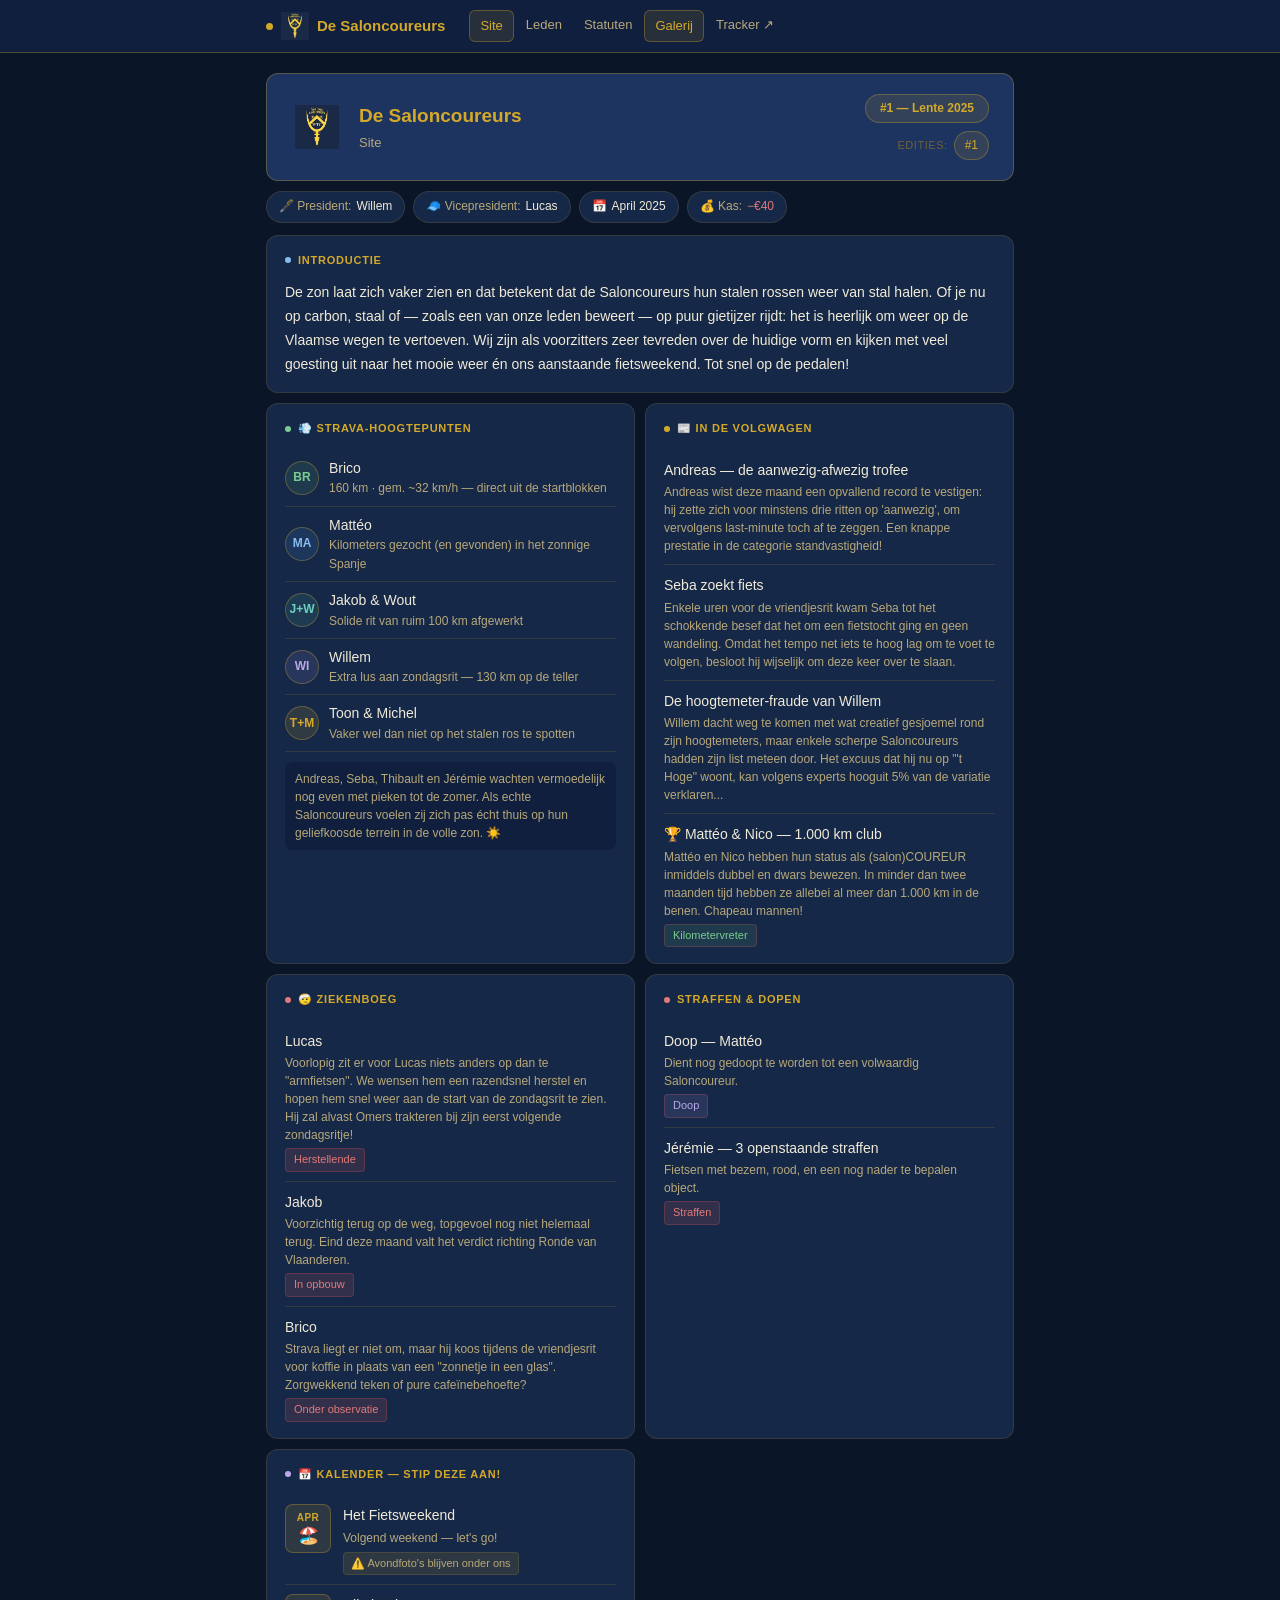
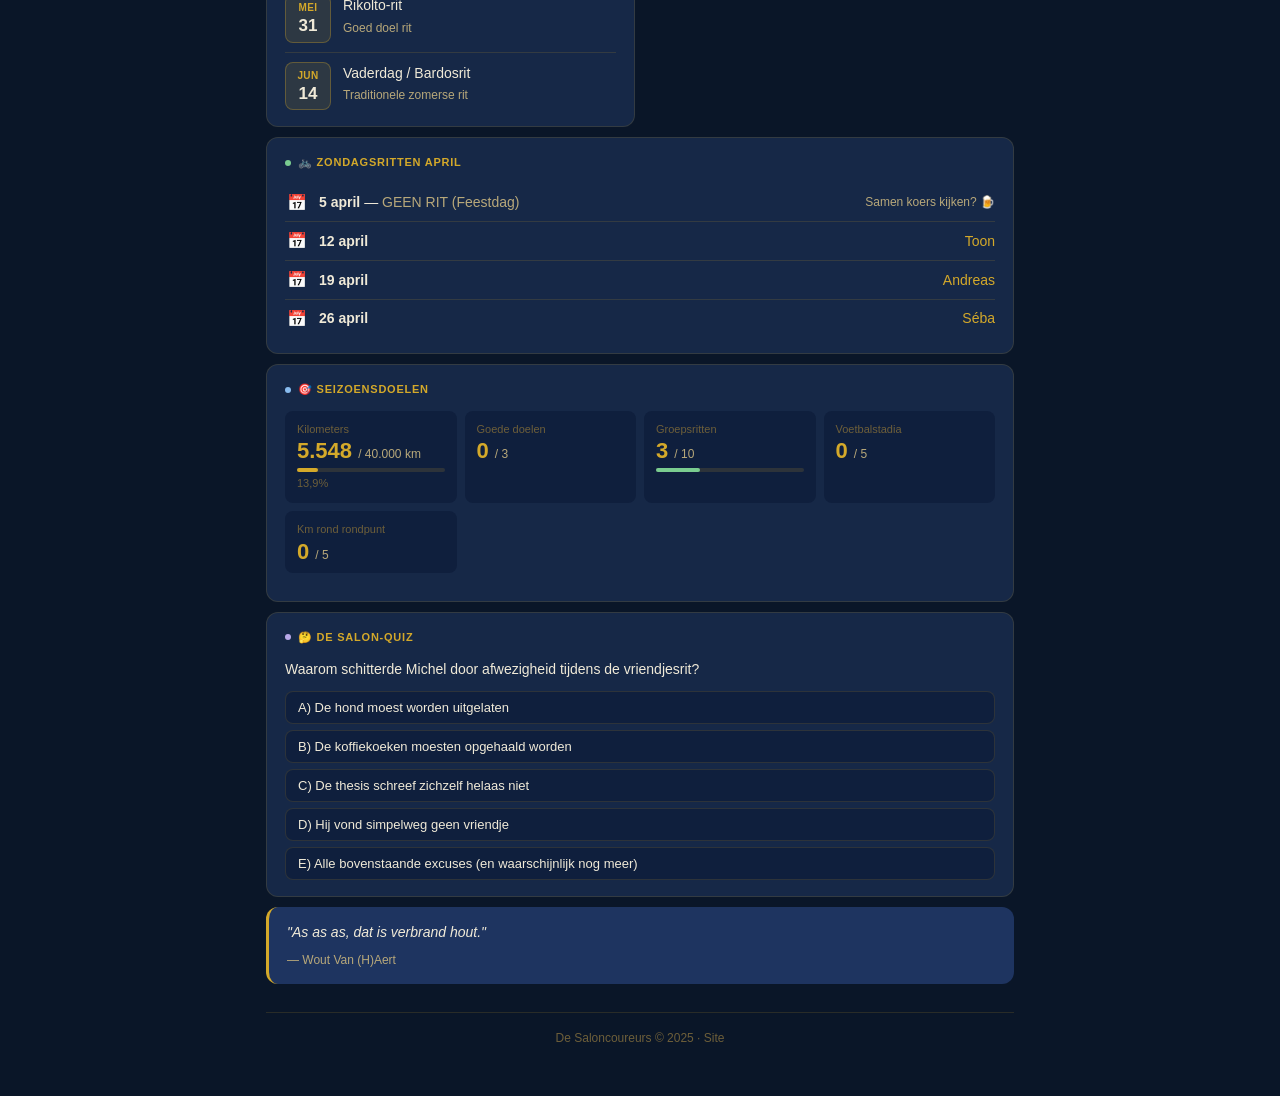
==== index.html @ ba8aaf1b "Update index.html" ====
<!DOCTYPE html>
<html lang="nl">
<head>
<meta charset="UTF-8">
<meta name="viewport" content="width=device-width, initial-scale=1.0">
<title>De Saloncoureurs — Site</title>
<link rel="stylesheet" href="stijl.css">
</head>
<body>

<nav class="topnav">
  <div class="nav-inner">
    <a href="index.html" class="nav-logo">
      <img src="logo.png" style="width:28px;height:28px;object-fit:contain;">
      De Saloncoureurs
    </a>
    <div class="nav-links">
      <a href="index.html" class="active">Site</a>
      <a href="leden.html">Leden</a>
      <a href="statuten.html">Statuten</a>
      <a href="galerij.html" class="active">Galerij</a>
      <a href="https://wtc-saloncoureurs.web.app/" target="_blank">Tracker ↗</a>
    </div>
    <button class="nav-burger" onclick="toggleMenu()">☰</button>
  </div>
  <div class="nav-mobile" id="mobileMenu">
    <a href="index.html" class="active">Site</a>
    <a href="leden.html">Leden</a>
    <a href="statuten.html">Statuten</a>
    <a href="galerij.html" class="active">Galerij</a>
    <a href="https://wtc-saloncoureurs.web.app/" target="_blank">Tracker ↗</a>
  </div>
</nav>

<div class="page">

  <header class="site-header">
    <div class="logo" style="background:var(--navy3);padding:4px;">
      <img src="logo.png" style="width:44px;height:44px;object-fit:contain;">
    </div>
    <div class="header-title">
      <h1>De Saloncoureurs</h1>
      <p>Site</p>
    </div>
    <div class="header-right">
      <div class="edition-badge">#1 — Lente 2025</div>
      <nav class="archive-nav">
        <span class="archive-label">Edities:</span>
        <a href="index.html" class="current">#1</a>
        <!-- <a href="edities/editie-2.html">#2</a> -->
      </nav>
    </div>
  </header>

  <div class="meta-bar">
    <div class="pill">🖋️ President: <strong>Willem</strong></div>
    <div class="pill">🧢 Vicepresident: <strong>Lucas</strong></div>
    <div class="pill">📅 <strong>April 2025</strong></div>
    <div class="pill">💰 Kas: <strong style="color:var(--red-fg)">−€40</strong></div>
  </div>

  <div class="grid">

    <div class="card full">
      <div class="card-title"><div class="dot dot-blue"></div> Introductie</div>
      <p class="welcome-text">
        De zon laat zich vaker zien en dat betekent dat de Saloncoureurs hun stalen rossen weer van stal halen.
        Of je nu op carbon, staal of — zoals een van onze leden beweert — op puur gietijzer rijdt: het is heerlijk
        om weer op de Vlaamse wegen te vertoeven. Wij zijn als voorzitters zeer tevreden over de huidige vorm en
        kijken met veel goesting uit naar het mooie weer én ons aanstaande fietsweekend. Tot snel op de pedalen!
      </p>
    </div>

    <div class="card">
      <div class="card-title"><div class="dot dot-green"></div> 💨 Strava-hoogtepunten</div>
      <div class="renner">
        <div class="avatar" style="background:var(--green-bg);color:var(--green-fg)">BR</div>
        <div>
          <div class="renner-name">Brico</div>
          <div class="renner-sub">160 km · gem. ~32 km/h — direct uit de startblokken</div>
        </div>
      </div>
      <div class="renner">
        <div class="avatar" style="background:var(--blue-bg);color:var(--blue-fg)">MA</div>
        <div>
          <div class="renner-name">Mattéo</div>
          <div class="renner-sub">Kilometers gezocht (en gevonden) in het zonnige Spanje</div>
        </div>
      </div>
      <div class="renner">
        <div class="avatar" style="background:var(--teal-bg);color:var(--teal-fg)">J+W</div>
        <div>
          <div class="renner-name">Jakob & Wout</div>
          <div class="renner-sub">Solide rit van ruim 100 km afgewerkt</div>
        </div>
      </div>
      <div class="renner">
        <div class="avatar" style="background:var(--purple-bg);color:var(--purple-fg)">WI</div>
        <div>
          <div class="renner-name">Willem</div>
          <div class="renner-sub">Extra lus aan zondagsrit — 130 km op de teller</div>
        </div>
      </div>
      <div class="renner">
        <div class="avatar" style="background:var(--amber-bg);color:var(--amber-fg)">T+M</div>
        <div>
          <div class="renner-name">Toon & Michel</div>
          <div class="renner-sub">Vaker wel dan niet op het stalen ros te spotten</div>
        </div>
      </div>
      <div style="margin-top:10px;padding:8px 10px;background:var(--surface2);border-radius:var(--radius-sm);font-size:12px;color:var(--text2);line-height:1.5;">
        Andreas, Seba, Thibault en Jérémie wachten vermoedelijk nog even met pieken tot de zomer. Als echte Saloncoureurs voelen zij zich pas écht thuis op hun geliefkoosde terrein in de volle zon. ☀️
      </div>
    </div>

    <div class="card">
      <div class="card-title"><div class="dot dot-amber"></div> 📰 In de volgwagen</div>
      <div class="sanction">
        <div class="s-name">Andreas — de aanwezig-afwezig trofee</div>
        <div class="s-desc">Andreas wist deze maand een opvallend record te vestigen: hij zette zich voor minstens drie ritten op 'aanwezig', om vervolgens last-minute toch af te zeggen. Een knappe prestatie in de categorie standvastigheid!</div>
      </div>
      <div class="sanction">
        <div class="s-name">Seba zoekt fiets</div>
        <div class="s-desc">Enkele uren voor de vriendjesrit kwam Seba tot het schokkende besef dat het om een fietstocht ging en geen wandeling. Omdat het tempo net iets te hoog lag om te voet te volgen, besloot hij wijselijk om deze keer over te slaan.</div>
      </div>
      <div class="sanction">
        <div class="s-name">De hoogtemeter-fraude van Willem</div>
        <div class="s-desc">Willem dacht weg te komen met wat creatief gesjoemel rond zijn hoogtemeters, maar enkele scherpe Saloncoureurs hadden zijn list meteen door. Het excuus dat hij nu op "'t Hoge" woont, kan volgens experts hooguit 5% van de variatie verklaren...</div>
      </div>
      <div class="sanction" style="border-bottom:none;padding-bottom:0">
        <div class="s-name">🏆 Mattéo & Nico — 1.000 km club</div>
        <div class="s-desc">Mattéo en Nico hebben hun status als (salon)COUREUR inmiddels dubbel en dwars bewezen. In minder dan twee maanden tijd hebben ze allebei al meer dan 1.000 km in de benen. Chapeau mannen!</div>
        <div class="s-tag" style="background:var(--green-bg);color:var(--green-fg)">Kilometervreter</div>
      </div>
    </div>

    <div class="card">
      <div class="card-title"><div class="dot dot-red"></div> 🤕 Ziekenboeg</div>
      <div class="sanction">
        <div class="s-name">Lucas</div>
        <div class="s-desc">Voorlopig zit er voor Lucas niets anders op dan te "armfietsen". We wensen hem een razendsnel herstel en hopen hem snel weer aan de start van de zondagsrit te zien. Hij zal alvast Omers trakteren bij zijn eerst volgende zondagsritje!</div>
        <div class="s-tag">Herstellende</div>
      </div>
      <div class="sanction">
        <div class="s-name">Jakob</div>
        <div class="s-desc">Voorzichtig terug op de weg, topgevoel nog niet helemaal terug. Eind deze maand valt het verdict richting Ronde van Vlaanderen.</div>
        <div class="s-tag">In opbouw</div>
      </div>
      <div class="sanction" style="border-bottom:none;padding-bottom:0">
        <div class="s-name">Brico</div>
        <div class="s-desc">Strava liegt er niet om, maar hij koos tijdens de vriendjesrit voor koffie in plaats van een "zonnetje in een glas". Zorgwekkend teken of pure cafeïnebehoefte?</div>
        <div class="s-tag">Onder observatie</div>
      </div>
    </div>

    <div class="card">
      <div class="card-title"><div class="dot dot-red"></div> Straffen & Dopen</div>
      <div class="sanction">
        <div class="s-name">Doop — Mattéo</div>
        <div class="s-desc">Dient nog gedoopt te worden tot een volwaardig Saloncoureur.</div>
        <div class="s-tag" style="background:var(--purple-bg);color:var(--purple-fg)">Doop</div>
      </div>
      <div class="sanction" style="border-bottom:none;padding-bottom:0">
        <div class="s-name">Jérémie — 3 openstaande straffen</div>
        <div class="s-desc">Fietsen met bezem, rood, en een nog nader te bepalen object.</div>
        <div class="s-tag">Straffen</div>
      </div>
    </div>

    <div class="card">
      <div class="card-title"><div class="dot dot-purple"></div> 📅 Kalender — stip deze aan!</div>
      <div class="event-item">
        <div class="event-date"><div class="month">apr</div><div class="day">🏖️</div></div>
        <div class="event-info">
          <div class="ev-title">Het Fietsweekend</div>
          <div class="ev-sub">Volgend weekend — let's go!</div>
          <div class="ev-badge">⚠️ Avondfoto's blijven onder ons</div>
        </div>
      </div>
      <div class="event-item">
        <div class="event-date"><div class="month">mei</div><div class="day">31</div></div>
        <div class="event-info">
          <div class="ev-title">Rikolto-rit</div>
          <div class="ev-sub">Goed doel rit</div>
        </div>
      </div>
      <div class="event-item">
        <div class="event-date"><div class="month">jun</div><div class="day">14</div></div>
        <div class="event-info">
          <div class="ev-title">Vaderdag / Bardosrit</div>
          <div class="ev-sub">Traditionele zomerse rit</div>
        </div>
      </div>
    </div>

    <div class="card full">
      <div class="card-title"><div class="dot dot-green"></div> 🚲 Zondagsritten april</div>
      <div class="podium-row">
        <div class="rank">📅</div>
        <div class="p-name"><strong>5 april</strong> — <span style="color:var(--text2)">GEEN RIT (Feestdag)</span></div>
        <div style="font-size:12px;color:var(--text2)">Samen koers kijken? 🍺</div>
      </div>
      <div class="podium-row">
        <div class="rank">📅</div>
        <div class="p-name"><strong>12 april</strong></div>
        <div class="p-km">Toon</div>
      </div>
      <div class="podium-row">
        <div class="rank">📅</div>
        <div class="p-name"><strong>19 april</strong></div>
        <div class="p-km">Andreas</div>
      </div>
      <div class="podium-row">
        <div class="rank">📅</div>
        <div class="p-name"><strong>26 april</strong></div>
        <div class="p-km">Séba</div>
      </div>
    </div>

    <div class="card full">
      <div class="card-title"><div class="dot dot-blue"></div> 🎯 Seizoensdoelen</div>
      <div class="stat-row" style="grid-template-columns:repeat(auto-fit,minmax(140px,1fr))">
        <div class="stat-box">
          <div class="stat-label">Kilometers</div>
          <div class="stat-val">5.548 <span class="stat-unit">/ 40.000 km</span></div>
          <div style="margin-top:6px;height:4px;background:var(--border);border-radius:2px">
            <div style="width:13.9%;height:4px;background:var(--gold);border-radius:2px"></div>
          </div>
          <div style="font-size:11px;color:var(--text3);margin-top:3px">13,9%</div>
        </div>
        <div class="stat-box">
          <div class="stat-label">Goede doelen</div>
          <div class="stat-val">0 <span class="stat-unit">/ 3</span></div>
        </div>
        <div class="stat-box">
          <div class="stat-label">Groepsritten</div>
          <div class="stat-val">3 <span class="stat-unit">/ 10</span></div>
          <div style="margin-top:6px;height:4px;background:var(--border);border-radius:2px">
            <div style="width:30%;height:4px;background:var(--green-fg);border-radius:2px"></div>
          </div>
        </div>
        <div class="stat-box">
          <div class="stat-label">Voetbalstadia</div>
          <div class="stat-val">0 <span class="stat-unit">/ 5</span></div>
        </div>
        <div class="stat-box">
          <div class="stat-label">Km rond rondpunt</div>
          <div class="stat-val">0 <span class="stat-unit">/ 5</span></div>
        </div>
      </div>
    </div>

    <div class="card full">
      <div class="card-title"><div class="dot dot-purple"></div> 🤔 De Salon-Quiz</div>
      <p style="font-size:14px;font-weight:500;margin-bottom:10px;color:var(--text)">Waarom schitterde Michel door afwezigheid tijdens de vriendjesrit?</p>
      <div id="quiz" style="display:flex;flex-direction:column;gap:6px">
        <button class="quiz-opt" onclick="antwoord(this, false)">A) De hond moest worden uitgelaten</button>
        <button class="quiz-opt" onclick="antwoord(this, false)">B) De koffiekoeken moesten opgehaald worden</button>
        <button class="quiz-opt" onclick="antwoord(this, false)">C) De thesis schreef zichzelf helaas niet</button>
        <button class="quiz-opt" onclick="antwoord(this, false)">D) Hij vond simpelweg geen vriendje</button>
        <button class="quiz-opt" onclick="antwoord(this, true)">E) Alle bovenstaande excuses (en waarschijnlijk nog meer)</button>
      </div>
      <div id="quiz-result" style="display:none;margin-top:10px;padding:8px 12px;border-radius:var(--radius-sm);font-size:13px"></div>
    </div>

    <div class="full">
      <div class="quote">
        <p>"As as as, dat is verbrand hout."</p>
        <cite>— Wout Van (H)Aert</cite>
      </div>
    </div>

  </div>

  <footer class="site-footer">De Saloncoureurs &copy; 2025 · Site</footer>
</div>

<script>
function toggleMenu() {
  document.getElementById('mobileMenu').classList.toggle('open');
}
function antwoord(btn, correct) {
  document.querySelectorAll('.quiz-opt').forEach(b => {
    b.disabled = true;
    b.classList.add(b === btn ? (correct ? 'correct' : 'wrong') : '');
    if (b.textContent.startsWith('E)')) b.classList.add('correct');
  });
  const result = document.getElementById('quiz-result');
  result.style.display = 'block';
  result.style.background = correct ? 'var(--green-bg)' : 'var(--red-bg)';
  result.style.color = correct ? 'var(--green-fg)' : 'var(--red-fg)';
  result.textContent = correct ? '✓ Juist! Alle excuses zijn van toepassing, en waarschijnlijk nog meer.' : '✗ Bijna… Het correcte antwoord is E — alle bovenstaande excuses.';
}
</script>
</body>
</html>
---- stijl.css ----
/* ── Reset & variabelen ── */
*, *::before, *::after { box-sizing: border-box; margin: 0; padding: 0; }

:root {
  --bg: #0a1628;
  --surface: #162847;
  --surface2: #0f1f3d;
  --navy3: #1e3460;
  --border: rgba(212,169,42,0.15);
  --border2: rgba(212,169,42,0.32);
  --text: #f0ead8;
  --text2: #b8a87a;
  --text3: #6e5f3a;
  --gold: #d4a92a;
  --gold-light: #f0c84a;
  --gold-pale: rgba(212,169,42,0.12);
  --red-bg: rgba(224,90,90,0.14);
  --red-fg: #e07a7a;
  --green-bg: rgba(90,171,110,0.14);
  --green-fg: #7acc90;
  --amber-bg: rgba(212,169,42,0.14);
  --amber-fg: #d4a92a;
  --purple-bg: rgba(160,140,220,0.14);
  --purple-fg: #b8a8e8;
  --teal-bg: rgba(80,180,160,0.14);
  --teal-fg: #6ecfbe;
  --blue-bg: rgba(80,140,210,0.14);
  --blue-fg: #88bbee;
  --radius: 12px;
  --radius-sm: 8px;
}

body {
  font-family: -apple-system, BlinkMacSystemFont, "Segoe UI", Helvetica, Arial, sans-serif;
  background: var(--bg);
  color: var(--text);
  font-size: 15px;
  line-height: 1.6;
}

/* ── Navigatie ── */
.topnav {
  background: var(--surface2);
  border-bottom: 0.5px solid var(--border2);
  position: sticky;
  top: 0;
  z-index: 100;
}
.nav-inner {
  max-width: 780px;
  margin: 0 auto;
  padding: 0 16px;
  height: 52px;
  display: flex;
  align-items: center;
  gap: 24px;
}
.nav-logo {
  font-size: 15px;
  font-weight: 600;
  color: var(--gold);
  text-decoration: none;
  white-space: nowrap;
  display: flex;
  align-items: center;
  gap: 8px;
}
.nav-logo::before {
  content: '';
  width: 7px;
  height: 7px;
  background: var(--gold);
  border-radius: 50%;
  flex-shrink: 0;
}
.nav-links {
  display: flex;
  gap: 2px;
  flex: 1;
}
.nav-links a {
  font-size: 13px;
  color: var(--text2);
  text-decoration: none;
  padding: 5px 10px;
  border-radius: 6px;
  transition: background .15s, color .15s;
}
.nav-links a:hover { background: var(--gold-pale); color: var(--gold); }
.nav-links a.active { background: var(--gold-pale); color: var(--gold); font-weight: 500; border: 0.5px solid var(--border2); }
.nav-burger {
  display: none;
  background: none;
  border: none;
  font-size: 20px;
  color: var(--gold);
  cursor: pointer;
  margin-left: auto;
}
.nav-mobile {
  display: none;
  flex-direction: column;
  padding: 8px 16px 12px;
  border-top: 0.5px solid var(--border);
}
.nav-mobile.open { display: flex; }
.nav-mobile a {
  font-size: 14px;
  color: var(--text2);
  text-decoration: none;
  padding: 8px 0;
  border-bottom: 0.5px solid var(--border);
}
.nav-mobile a.active { color: var(--gold); font-weight: 500; }

@media (max-width: 560px) {
  .nav-links { display: none; }
  .nav-burger { display: block; }
}

/* ── Layout ── */
.page { max-width: 780px; margin: 0 auto; padding: 20px 16px 48px; }

/* ── Header ── */
.site-header {
  background: var(--navy3);
  border: 0.5px solid var(--border2);
  border-radius: var(--radius);
  padding: 20px 24px;
  margin-bottom: 10px;
  display: flex;
  align-items: center;
  gap: 16px;
  flex-wrap: wrap;
}
.logo {
  width: 52px; height: 52px;
  border-radius: 50%;
  background: var(--gold);
  display: flex; align-items: center; justify-content: center;
  font-size: 24px; flex-shrink: 0;
}
.header-title h1 { font-size: 19px; font-weight: 600; color: var(--gold); }
.header-title p { font-size: 13px; color: var(--text2); margin-top: 2px; }
.header-right { margin-left: auto; display: flex; flex-direction: column; align-items: flex-end; gap: 8px; }
.edition-badge {
  background: var(--gold-pale);
  color: var(--gold);
  border: 0.5px solid var(--border2);
  font-size: 12px; font-weight: 600;
  padding: 4px 14px; border-radius: 20px;
}
.archive-nav { display: flex; gap: 6px; align-items: center; flex-wrap: wrap; }
.archive-nav a {
  font-size: 12px; color: var(--text2); text-decoration: none;
  padding: 4px 10px; border: 0.5px solid var(--border);
  border-radius: 20px; background: var(--surface2);
  transition: background .15s;
}
.archive-nav a:hover { background: var(--gold-pale); color: var(--gold); }
.archive-nav a.current { background: var(--gold-pale); color: var(--gold); border-color: var(--border2); font-weight: 500; }
.archive-label { font-size: 11px; color: var(--text3); text-transform: uppercase; letter-spacing: .05em; }

/* ── Paginatitel ── */
.page-title { margin-bottom: 16px; }
.page-title h2 { font-size: 20px; font-weight: 600; color: var(--gold); }
.page-title p { font-size: 13px; color: var(--text2); margin-top: 3px; }

/* ── Meta bar ── */
.meta-bar { display: flex; gap: 8px; margin-bottom: 12px; flex-wrap: wrap; }
.pill {
  background: var(--surface);
  border: 0.5px solid var(--border);
  border-radius: 20px; padding: 5px 12px;
  font-size: 12px; color: var(--text2);
  display: flex; align-items: center; gap: 5px;
}
.pill strong { color: var(--text); font-weight: 500; }

/* ── Grid ── */
.grid { display: grid; grid-template-columns: 1fr 1fr; gap: 10px; }
.full { grid-column: 1 / -1; }
@media (max-width: 540px) { .grid { grid-template-columns: 1fr; } .full { grid-column: 1; } }

/* ── Card ── */
.card {
  background: var(--surface);
  border: 0.5px solid var(--border);
  border-radius: var(--radius);
  padding: 16px 18px;
}
.card-title {
  font-size: 11px; font-weight: 700;
  text-transform: uppercase; letter-spacing: .07em;
  color: var(--gold); margin-bottom: 12px;
  display: flex; align-items: center; gap: 7px;
}
.dot { width: 6px; height: 6px; border-radius: 50%; flex-shrink: 0; background: var(--gold); }
.dot-blue   { background: var(--blue-fg); }
.dot-green  { background: var(--green-fg); }
.dot-red    { background: var(--red-fg); }
.dot-amber  { background: var(--gold); }
.dot-purple { background: var(--purple-fg); }
.dot-teal   { background: var(--teal-fg); }

/* ── Biweekly ── */
.welcome-text { font-size: 14px; color: var(--text); line-height: 1.7; }

.event-item { display: flex; gap: 12px; align-items: flex-start; padding: 9px 0; border-bottom: 0.5px solid var(--border); }
.event-item:last-child { border-bottom: none; padding-bottom: 0; }
.event-date { text-align: center; background: var(--gold-pale); border: 0.5px solid var(--border2); border-radius: var(--radius-sm); padding: 5px 9px; min-width: 46px; flex-shrink: 0; }
.event-date .month { font-size: 10px; font-weight: 700; color: var(--gold); text-transform: uppercase; letter-spacing: .04em; }
.event-date .day { font-size: 17px; font-weight: 600; color: var(--text); line-height: 1.2; }
.event-info .ev-title { font-size: 14px; font-weight: 500; color: var(--text); }
.event-info .ev-sub { font-size: 12px; color: var(--text2); margin-top: 2px; }
.ev-badge { display: inline-block; font-size: 11px; padding: 2px 7px; border-radius: 4px; margin-top: 4px; background: var(--gold-pale); color: var(--text2); border: 0.5px solid var(--border); }

.renner { display: flex; align-items: center; gap: 10px; padding: 7px 0; border-bottom: 0.5px solid var(--border); }
.renner:last-child { border-bottom: none; }
.avatar { width: 34px; height: 34px; border-radius: 50%; background: var(--gold-pale); border: 0.5px solid var(--border2); display: flex; align-items: center; justify-content: center; font-size: 12px; font-weight: 600; color: var(--gold); flex-shrink: 0; }
.renner-name { font-size: 14px; font-weight: 500; color: var(--text); }
.renner-sub { font-size: 12px; color: var(--text2); }

.stat-row { display: grid; grid-template-columns: 1fr 1fr; gap: 8px; margin-bottom: 12px; }
.stat-box { background: var(--surface2); border-radius: var(--radius-sm); padding: 10px 12px; }
.stat-label { font-size: 11px; color: var(--text3); margin-bottom: 2px; }
.stat-val { font-size: 22px; font-weight: 600; color: var(--gold); line-height: 1; }
.stat-unit { font-size: 12px; font-weight: 400; color: var(--text2); }

.podium-row { display: flex; align-items: center; gap: 10px; padding: 6px 0; border-bottom: 0.5px solid var(--border); }
.podium-row:last-child { border-bottom: none; }
.rank { font-size: 16px; width: 24px; text-align: center; flex-shrink: 0; }
.p-name { flex: 1; font-size: 14px; color: var(--text); }
.p-km { font-size: 14px; font-weight: 500; color: var(--gold); }

.sanction { padding: 9px 0; border-bottom: 0.5px solid var(--border); }
.sanction:last-child { border-bottom: none; padding-bottom: 0; }
.s-name { font-size: 14px; font-weight: 500; color: var(--text); }
.s-desc { font-size: 12px; color: var(--text2); margin-top: 2px; line-height: 1.5; }
.s-tag { display: inline-block; font-size: 11px; padding: 2px 8px; border-radius: 4px; margin-top: 4px; background: var(--red-bg); color: var(--red-fg); border: 0.5px solid rgba(224,90,90,0.25); font-weight: 500; }

.milestone { display: flex; align-items: flex-start; gap: 10px; padding: 7px 0; border-bottom: 0.5px solid var(--border); }
.milestone:last-child { border-bottom: none; }
.m-icon { width: 30px; height: 30px; border-radius: 7px; background: var(--gold-pale); border: 0.5px solid var(--border2); display: flex; align-items: center; justify-content: center; font-size: 15px; flex-shrink: 0; }
.m-title { font-size: 13px; font-weight: 500; color: var(--text); }
.m-sub { font-size: 12px; color: var(--text2); margin-top: 1px; }

.quote { background: var(--navy3); border-radius: var(--radius); border-left: 3px solid var(--gold); padding: 14px 18px; }
.quote p { font-size: 14px; color: var(--text); font-style: italic; line-height: 1.65; }
.quote cite { display: block; font-size: 12px; color: var(--text2); margin-top: 7px; font-style: normal; }

/* ── Kalender ── */
.cal-grid { display: grid; grid-template-columns: repeat(7, 1fr); gap: 4px; margin-bottom: 16px; }
.cal-day-name { font-size: 11px; font-weight: 600; text-align: center; color: var(--gold); padding: 4px 0; text-transform: uppercase; letter-spacing: .04em; }
.cal-day { min-height: 52px; background: var(--surface2); border-radius: var(--radius-sm); padding: 5px 6px; font-size: 12px; color: var(--text3); border: 0.5px solid transparent; }
.cal-day.other-month { opacity: .3; }
.cal-day.today { border-color: var(--gold); }
.cal-day .cal-num { font-size: 12px; font-weight: 500; color: var(--text2); margin-bottom: 2px; }
.cal-day.has-rit { background: var(--green-bg); }
.cal-day.has-rit .cal-num { color: var(--green-fg); }
.cal-day.has-event { background: var(--gold-pale); }
.cal-day.has-event .cal-num { color: var(--gold); }
.cal-rit-label { font-size: 10px; color: var(--green-fg); font-weight: 500; line-height: 1.3; margin-top: 2px; }
.cal-event-label { font-size: 10px; color: var(--gold); font-weight: 500; line-height: 1.3; margin-top: 2px; }
.cal-legend { display: flex; gap: 14px; flex-wrap: wrap; margin-bottom: 16px; }
.legend-item { display: flex; align-items: center; gap: 6px; font-size: 12px; color: var(--text2); }
.legend-dot { width: 10px; height: 10px; border-radius: 3px; }

.rit-list { display: flex; flex-direction: column; gap: 8px; }
.rit-item { background: var(--surface2); border: 0.5px solid var(--border); border-radius: var(--radius-sm); padding: 12px 14px; display: flex; align-items: center; gap: 14px; }
.rit-date-col { text-align: center; min-width: 40px; }
.rit-date-col .r-day { font-size: 18px; font-weight: 600; color: var(--gold); line-height: 1; }
.rit-date-col .r-month { font-size: 10px; text-transform: uppercase; color: var(--text3); font-weight: 600; }
.rit-info .r-title { font-size: 14px; font-weight: 500; color: var(--text); }
.rit-info .r-sub { font-size: 12px; color: var(--text2); margin-top: 2px; }
.rit-badges { display: flex; gap: 6px; margin-top: 6px; flex-wrap: wrap; }
.rbadge { font-size: 11px; padding: 2px 8px; border-radius: 4px; font-weight: 500; }
.rbadge-green { background: var(--green-bg); color: var(--green-fg); }
.rbadge-blue  { background: var(--blue-bg);  color: var(--blue-fg);  }
.rbadge-amber { background: var(--amber-bg); color: var(--amber-fg); }

/* ── Galerij ── */
.foto-grid { display: grid; grid-template-columns: repeat(3, 1fr); gap: 8px; }
@media (max-width: 480px) { .foto-grid { grid-template-columns: repeat(2, 1fr); } }
.foto-item { border-radius: var(--radius-sm); overflow: hidden; aspect-ratio: 1; cursor: pointer; position: relative; background: var(--surface2); border: 0.5px solid var(--border); }
.foto-item img { width: 100%; height: 100%; object-fit: cover; display: block; transition: transform .2s; }
.foto-item:hover img { transform: scale(1.04); }
.foto-caption { position: absolute; bottom: 0; left: 0; right: 0; background: rgba(0,0,0,.6); color: #fff; font-size: 11px; padding: 4px 8px; opacity: 0; transition: opacity .2s; }
.foto-item:hover .foto-caption { opacity: 1; }
.foto-placeholder { width: 100%; height: 100%; display: flex; align-items: center; justify-content: center; font-size: 28px; color: var(--text3); }

.lightbox { display: none; position: fixed; inset: 0; background: rgba(0,0,0,.9); z-index: 999; align-items: center; justify-content: center; }
.lightbox.open { display: flex; }
.lightbox img { max-width: 90vw; max-height: 85vh; border-radius: var(--radius); }
.lightbox-close { position: absolute; top: 16px; right: 20px; font-size: 28px; color: var(--gold); cursor: pointer; background: none; border: none; line-height: 1; }

/* ── Seizoen ── */
.stats-leader { display: flex; flex-direction: column; gap: 8px; }
.leader-row { display: flex; align-items: center; gap: 12px; }
.leader-pos { font-size: 13px; font-weight: 600; width: 20px; color: var(--text3); flex-shrink: 0; }
.leader-avatar { width: 30px; height: 30px; border-radius: 50%; background: var(--gold-pale); border: 0.5px solid var(--border2); display: flex; align-items: center; justify-content: center; font-size: 11px; font-weight: 600; color: var(--gold); flex-shrink: 0; }
.leader-name { font-size: 13px; font-weight: 500; flex: 1; color: var(--text); }
.leader-km { font-size: 13px; font-weight: 600; color: var(--gold); white-space: nowrap; }
.leader-bar-wrap { flex: 2; height: 5px; background: var(--surface2); border-radius: 3px; overflow: hidden; }
.leader-bar { height: 5px; border-radius: 3px; background: var(--gold); }

.hof-item { display: flex; align-items: flex-start; gap: 12px; padding: 10px 0; border-bottom: 0.5px solid var(--border); }
.hof-item:last-child { border-bottom: none; }
.hof-medal { font-size: 22px; flex-shrink: 0; width: 32px; text-align: center; }
.hof-title { font-size: 14px; font-weight: 500; color: var(--text); }
.hof-sub { font-size: 12px; color: var(--text2); margin-top: 2px; }

.pr-grid { display: grid; grid-template-columns: 1fr 1fr; gap: 8px; }
.pr-item { background: var(--surface2); border-radius: var(--radius-sm); padding: 10px 12px; }
.pr-label { font-size: 11px; color: var(--text3); margin-bottom: 3px; }
.pr-val { font-size: 16px; font-weight: 600; color: var(--gold); }
.pr-who { font-size: 11px; color: var(--text2); margin-top: 2px; }

/* ── Leden ── */
.leden-grid { display: grid; grid-template-columns: repeat(auto-fill, minmax(200px, 1fr)); gap: 10px; }
.lid-card { background: var(--surface2); border: 0.5px solid var(--border); border-radius: var(--radius); padding: 16px; text-align: center; }
.lid-avatar { width: 56px; height: 56px; border-radius: 50%; background: var(--gold-pale); border: 0.5px solid var(--border2); display: flex; align-items: center; justify-content: center; font-size: 18px; font-weight: 600; color: var(--gold); margin: 0 auto 10px; }
.lid-naam { font-size: 15px; font-weight: 600; color: var(--text); }
.lid-bijnaam { font-size: 12px; color: var(--text2); margin-top: 2px; }
.lid-functie { display: inline-block; font-size: 11px; padding: 3px 10px; border-radius: 20px; margin-top: 6px; background: var(--gold-pale); color: var(--gold); border: 0.5px solid var(--border2); font-weight: 500; }
.lid-functie.groen { background: var(--green-bg); color: var(--green-fg); border-color: rgba(90,171,110,0.3); }
.lid-functie.grijs { background: var(--surface); color: var(--text2); border-color: var(--border); }
.lid-strava { display: inline-block; margin-top: 8px; font-size: 12px; color: var(--gold); text-decoration: none; }
.lid-strava:hover { text-decoration: underline; }

.reglement-sectie { margin-bottom: 16px; }
.reglement-sectie h3 { font-size: 14px; font-weight: 600; margin-bottom: 8px; color: var(--gold); }
.reglement-sectie p, .reglement-sectie li { font-size: 13px; color: var(--text2); line-height: 1.65; }
.reglement-sectie ul { padding-left: 18px; }
.reglement-sectie li { margin-bottom: 4px; }
.sanctie-tabel { width: 100%; border-collapse: collapse; font-size: 13px; }
.sanctie-tabel th { text-align: left; font-size: 11px; font-weight: 700; text-transform: uppercase; letter-spacing: .05em; color: var(--gold); padding: 6px 8px; border-bottom: 0.5px solid var(--border2); }
.sanctie-tabel td { padding: 8px 8px; border-bottom: 0.5px solid var(--border); color: var(--text2); }
.sanctie-tabel tr:last-child td { border-bottom: none; }

/* ── Quiz ── */
.quiz-opt {
  text-align: left;
  background: var(--surface2);
  border: 0.5px solid var(--border);
  border-radius: var(--radius-sm);
  padding: 8px 12px;
  font-size: 13px;
  color: var(--text);
  cursor: pointer;
  transition: background .15s;
  font-family: inherit;
  width: 100%;
}
.quiz-opt:hover { background: var(--gold-pale); color: var(--gold); border-color: var(--border2); }
.quiz-opt:disabled { cursor: default; }
.quiz-opt.correct { background: var(--green-bg); color: var(--green-fg); border-color: rgba(90,171,110,0.3); }
.quiz-opt.wrong { background: var(--red-bg); color: var(--red-fg); opacity: .6; }

/* ── Tracker ── */
.tracker-wrap { background: var(--surface); border: 0.5px solid var(--border); border-radius: var(--radius); overflow: hidden; }
.tracker-bar { display: flex; align-items: center; justify-content: space-between; padding: 10px 16px; border-bottom: 0.5px solid var(--border); background: var(--surface2); }
.tracker-bar span { font-size: 12px; color: var(--text2); }
.tracker-bar a { font-size: 12px; color: var(--gold); text-decoration: none; padding: 4px 10px; border: 0.5px solid var(--border2); border-radius: 20px; background: var(--gold-pale); }
.tracker-bar a:hover { opacity: .8; }
.tracker-iframe { width: 100%; height: 80vh; min-height: 500px; border: none; display: block; }
.tracker-fallback { display: none; padding: 40px 24px; text-align: center; }
.tracker-fallback .fallback-icon { font-size: 40px; margin-bottom: 12px; }
.tracker-fallback h3 { font-size: 16px; font-weight: 500; margin-bottom: 8px; color: var(--text); }
.tracker-fallback p { font-size: 13px; color: var(--text2); margin-bottom: 20px; line-height: 1.6; }
.fallback-btn { display: inline-block; background: var(--gold-pale); color: var(--gold); border: 0.5px solid var(--border2); font-size: 13px; font-weight: 500; padding: 10px 20px; border-radius: var(--radius-sm); text-decoration: none; }
.fallback-btn:hover { opacity: .85; }

/* ── Footer ── */
.site-footer { text-align: center; font-size: 12px; color: var(--text3); margin-top: 28px; padding-top: 16px; border-top: 0.5px solid var(--border); }
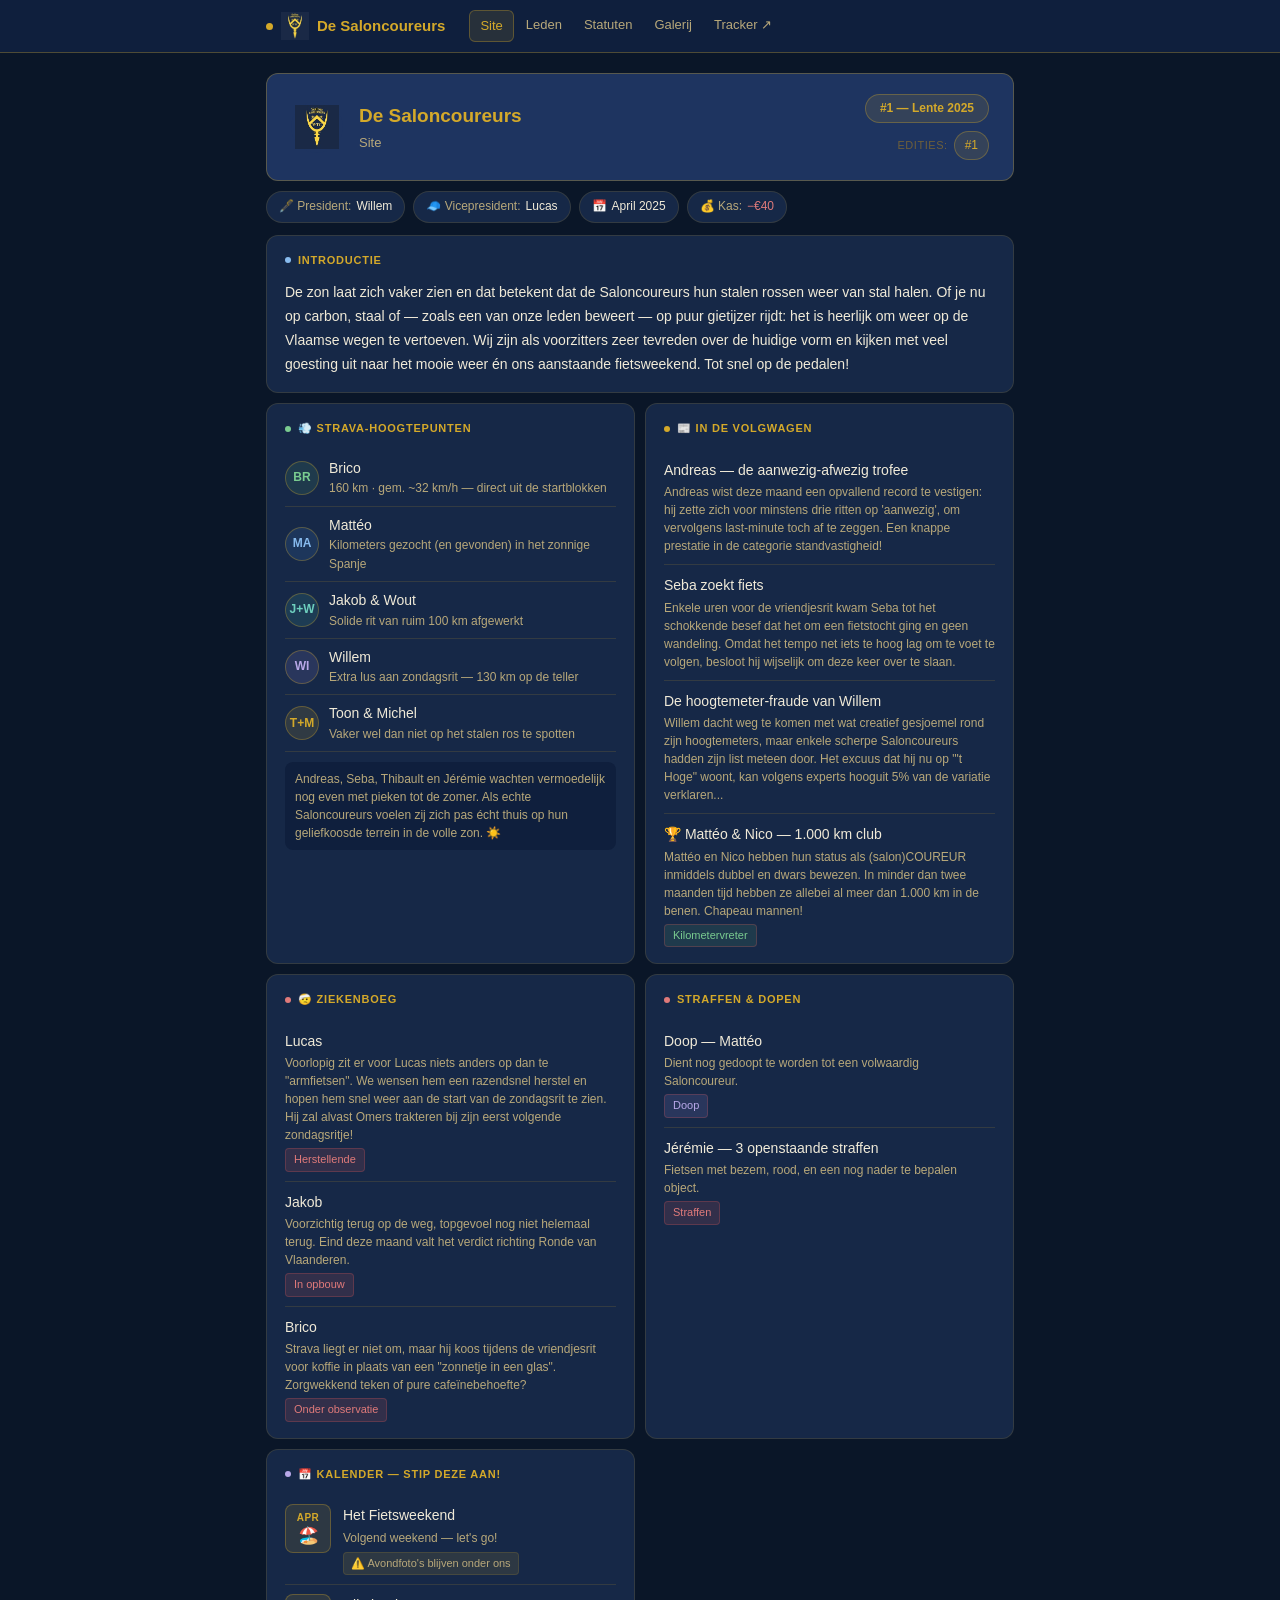
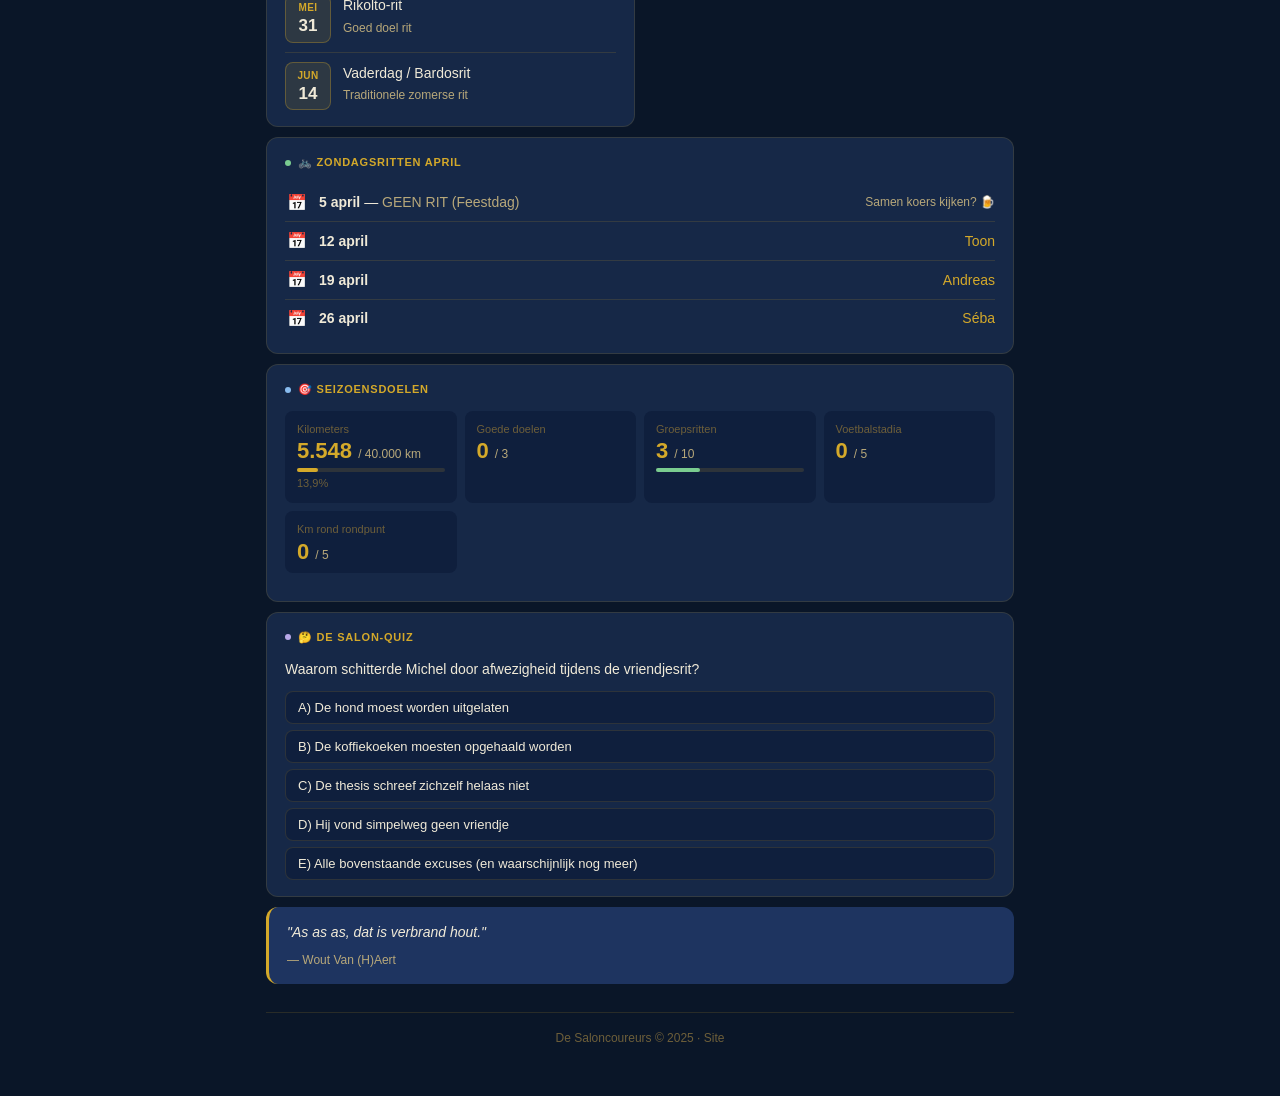
==== commit 61bbb3cb: "Fix HTML structure for navigation links" ====
--- a/index.html
+++ b/index.html
@@ -18,17 +18,17 @@
       <a href="index.html" class="active">Site</a>
       <a href="leden.html">Leden</a>
       <a href="statuten.html">Statuten</a>
-      <a href="galerij.html" class="active">Galerij</a>
+      <a href="galerij.html">Galerij</a>
       <a href="https://wtc-saloncoureurs.web.app/" target="_blank">Tracker ↗</a>
     </div>
     <button class="nav-burger" onclick="toggleMenu()">☰</button>
   </div>
   <div class="nav-mobile" id="mobileMenu">
-    <a href="index.html" class="active">Site</a>
-    <a href="leden.html">Leden</a>
-    <a href="statuten.html">Statuten</a>
-    <a href="galerij.html" class="active">Galerij</a>
-    <a href="https://wtc-saloncoureurs.web.app/" target="_blank">Tracker ↗</a>
+      <a href="index.html" class="active">Site</a>
+      <a href="leden.html">Leden</a>
+      <a href="statuten.html">Statuten</a>
+      <a href="galerij.html">Galerij</a>
+      <a href="https://wtc-saloncoureurs.web.app/" target="_blank">Tracker ↗</a>
   </div>
 </nav>
 
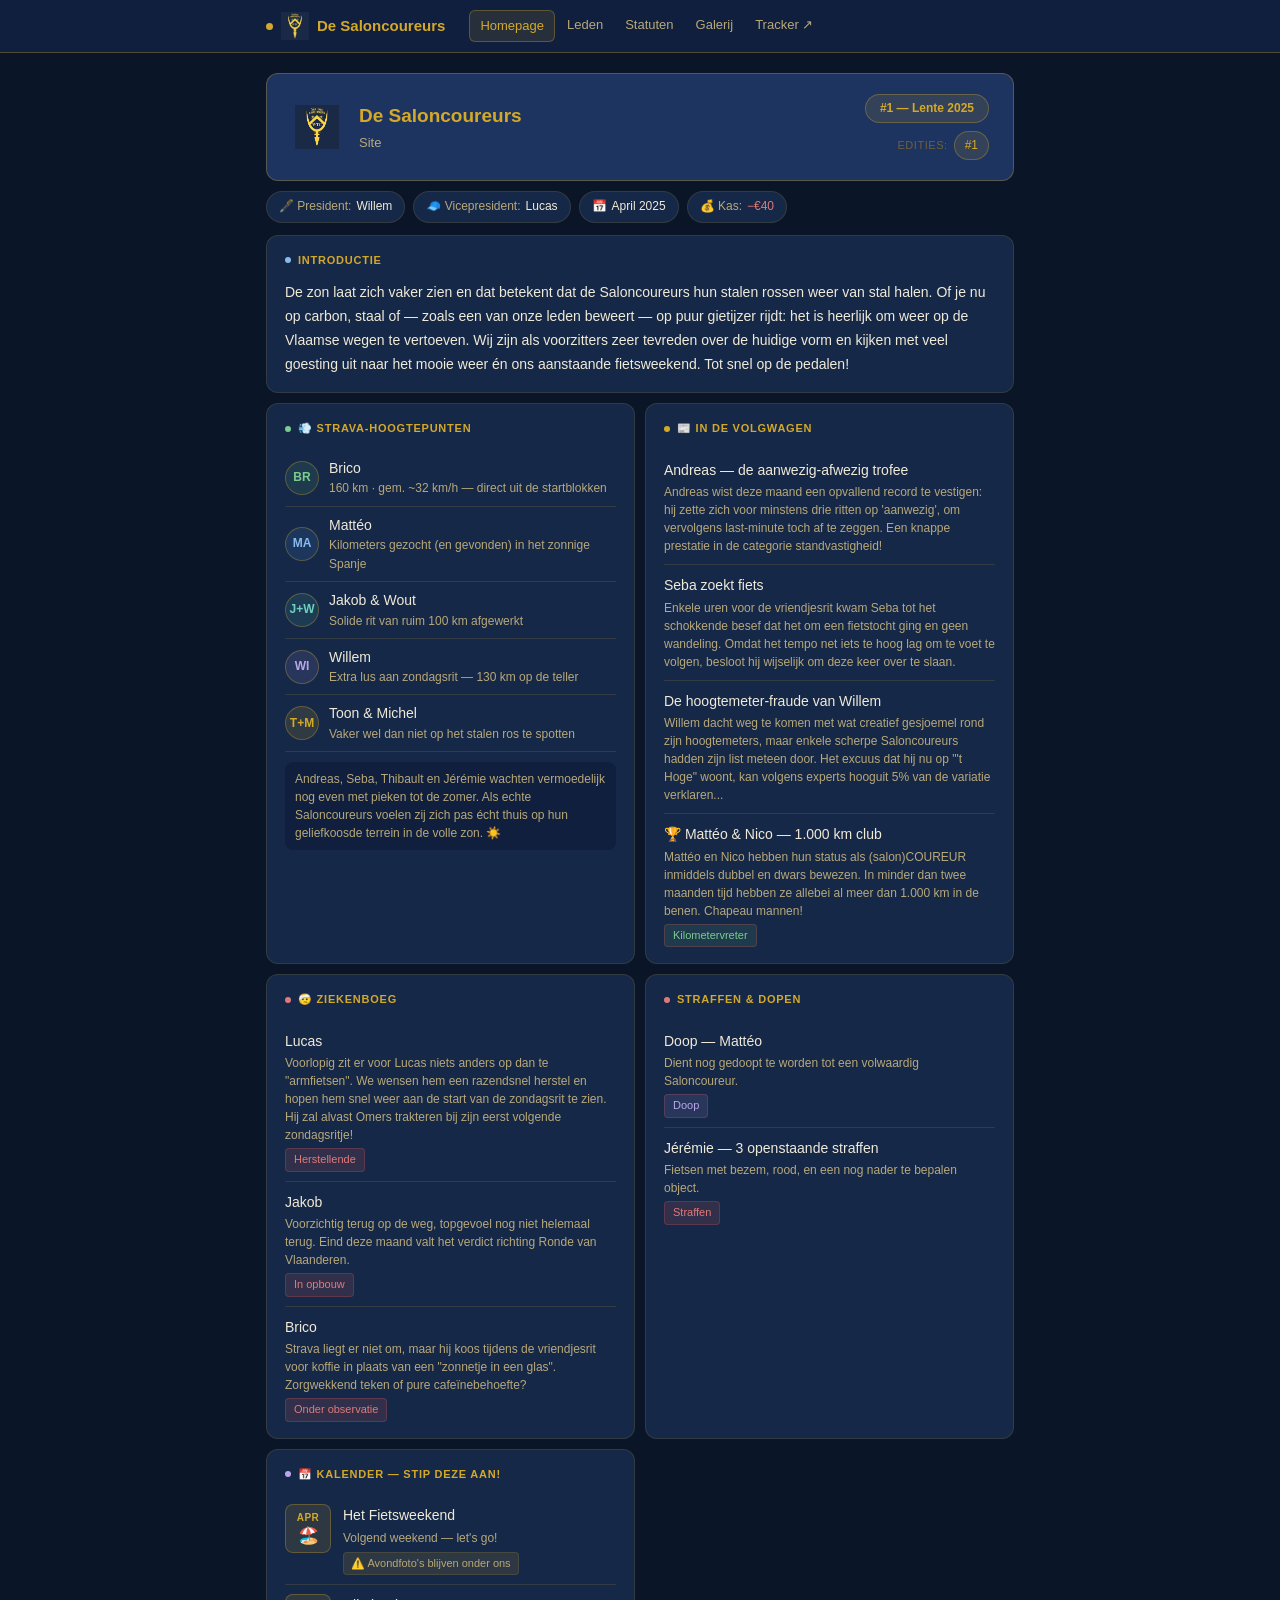
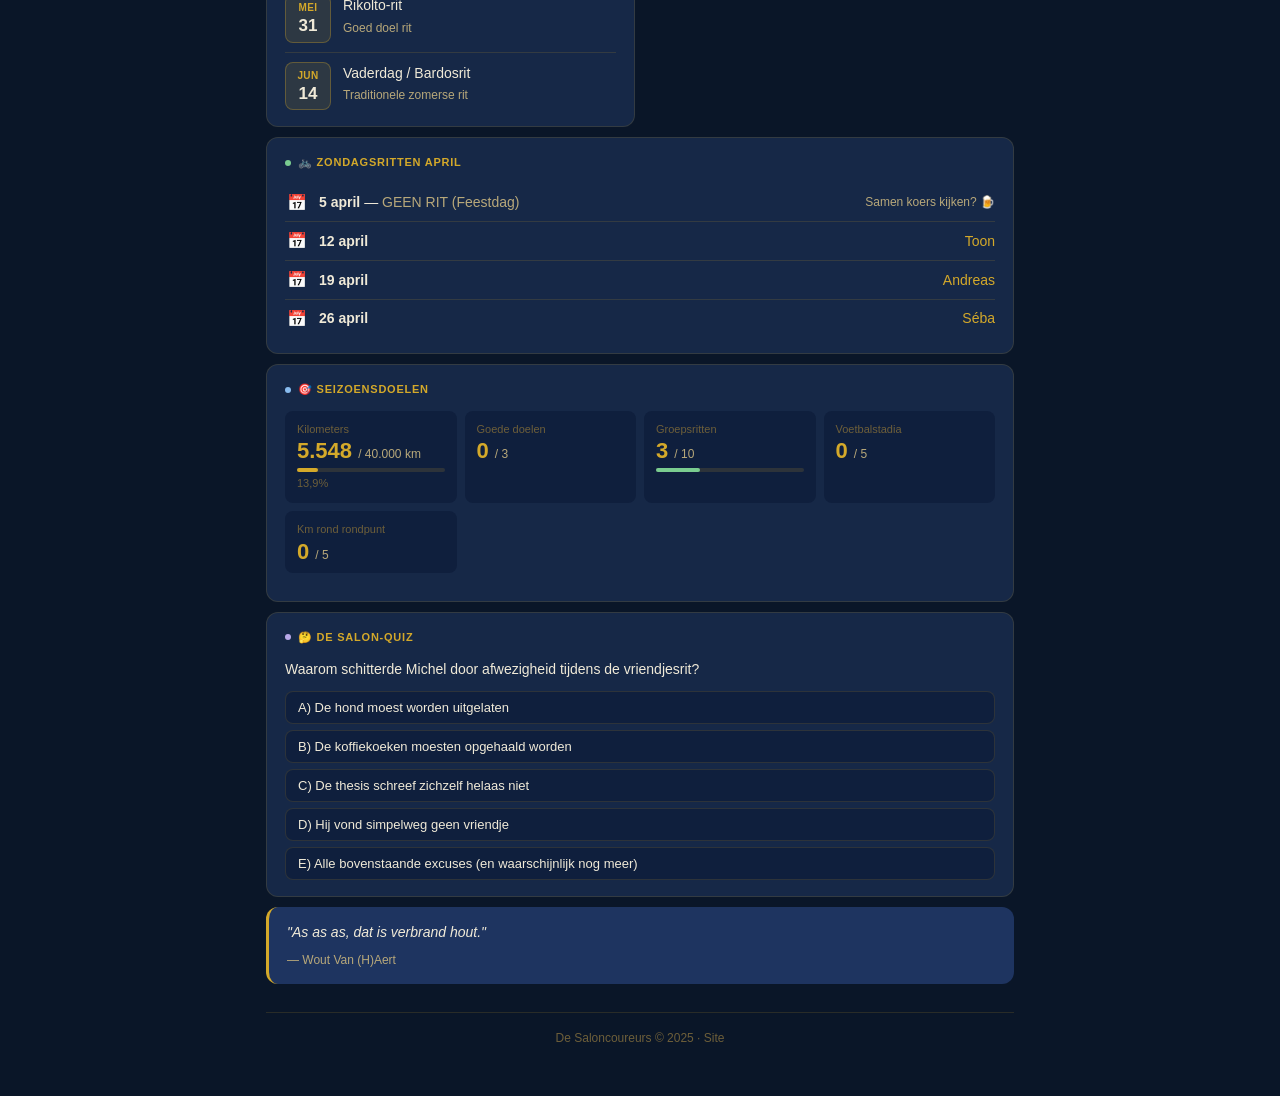
==== commit 021033c7: "Change link text from 'Site' to 'Homepage'" ====
--- a/index.html
+++ b/index.html
@@ -15,7 +15,7 @@
       De Saloncoureurs
     </a>
     <div class="nav-links">
-      <a href="index.html" class="active">Site</a>
+      <a href="index.html" class="active">Homepage</a>
       <a href="leden.html">Leden</a>
       <a href="statuten.html">Statuten</a>
       <a href="galerij.html">Galerij</a>
@@ -24,7 +24,7 @@
     <button class="nav-burger" onclick="toggleMenu()">☰</button>
   </div>
   <div class="nav-mobile" id="mobileMenu">
-      <a href="index.html" class="active">Site</a>
+      <a href="index.html" class="active">Homepage</a>
       <a href="leden.html">Leden</a>
       <a href="statuten.html">Statuten</a>
       <a href="galerij.html">Galerij</a>
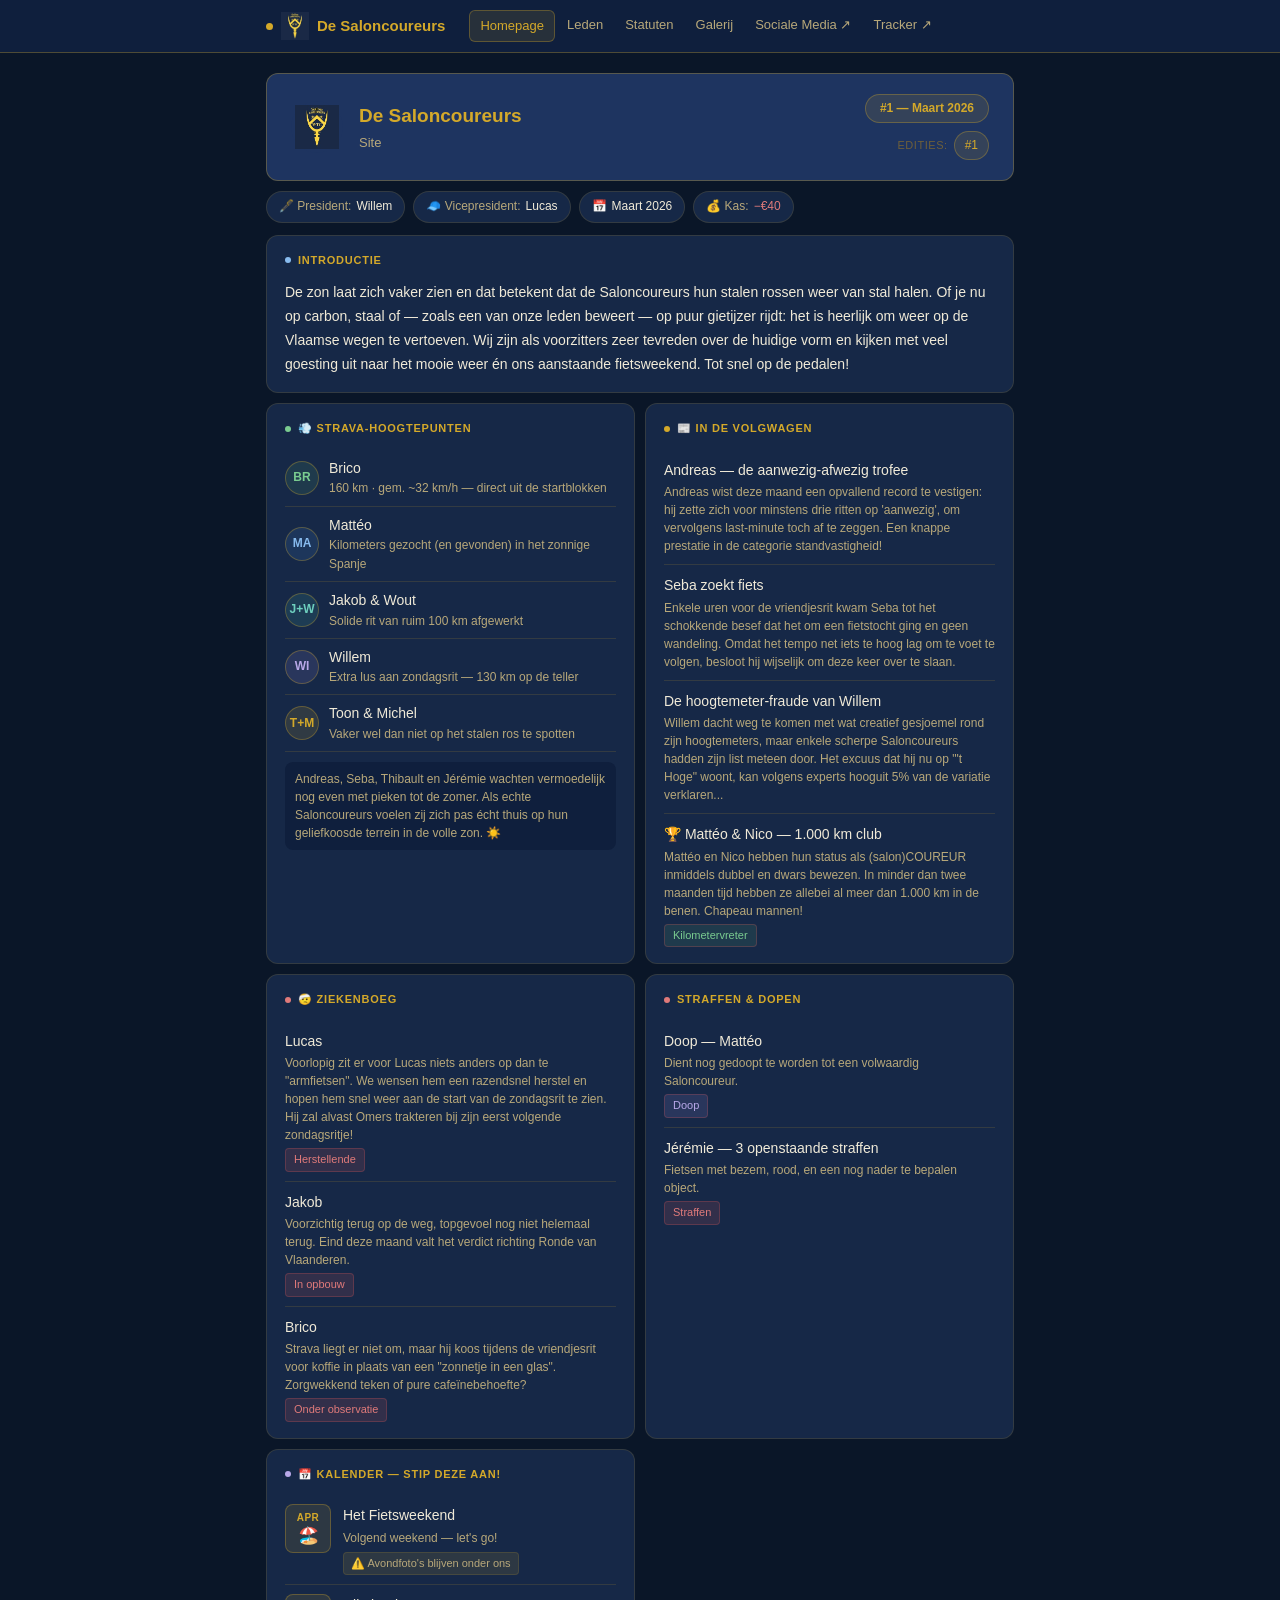
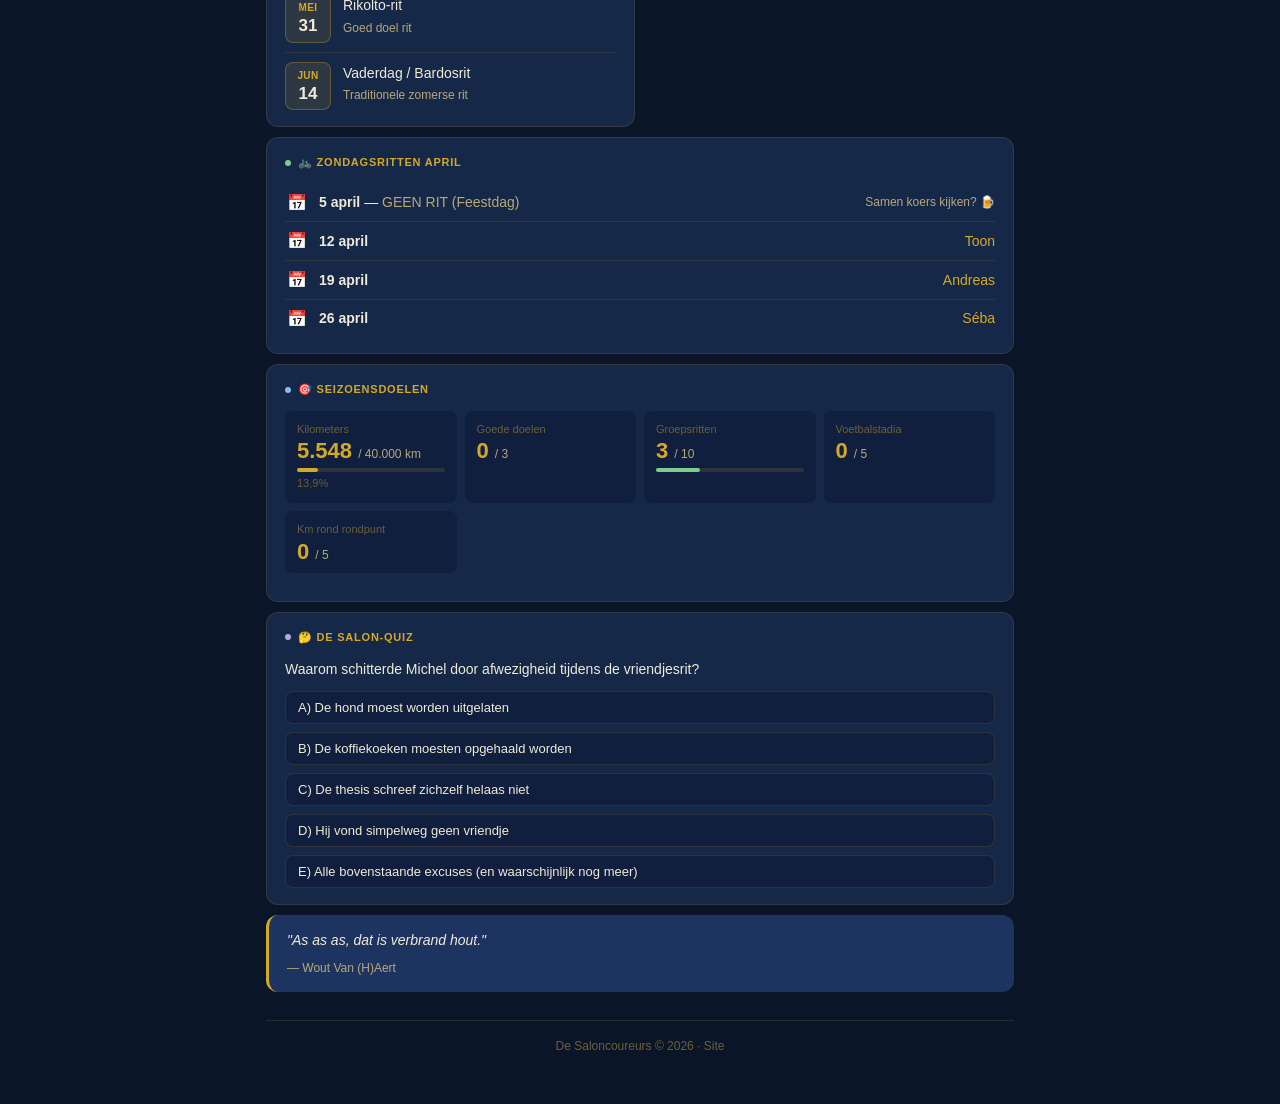
==== commit 4295e3b0: "Update index.html" ====
--- a/index.html
+++ b/index.html
@@ -19,6 +19,7 @@
       <a href="leden.html">Leden</a>
       <a href="statuten.html">Statuten</a>
       <a href="galerij.html">Galerij</a>
+      <a href="https://www.instagram.com/wtcsaloncoureurs/" target="_blank">Sociale Media ↗</a>
       <a href="https://wtc-saloncoureurs.web.app/" target="_blank">Tracker ↗</a>
     </div>
     <button class="nav-burger" onclick="toggleMenu()">☰</button>
@@ -28,6 +29,7 @@
       <a href="leden.html">Leden</a>
       <a href="statuten.html">Statuten</a>
       <a href="galerij.html">Galerij</a>
+      <a href="https://www.instagram.com/wtcsaloncoureurs/" target="_blank">Sociale Media ↗</a>
       <a href="https://wtc-saloncoureurs.web.app/" target="_blank">Tracker ↗</a>
   </div>
 </nav>
@@ -43,7 +45,7 @@
       <p>Site</p>
     </div>
     <div class="header-right">
-      <div class="edition-badge">#1 — Lente 2025</div>
+      <div class="edition-badge">#1 — Maart 2026</div>
       <nav class="archive-nav">
         <span class="archive-label">Edities:</span>
         <a href="index.html" class="current">#1</a>
@@ -55,7 +57,7 @@
   <div class="meta-bar">
     <div class="pill">🖋️ President: <strong>Willem</strong></div>
     <div class="pill">🧢 Vicepresident: <strong>Lucas</strong></div>
-    <div class="pill">📅 <strong>April 2025</strong></div>
+    <div class="pill">📅 <strong>Maart 2026</strong></div>
     <div class="pill">💰 Kas: <strong style="color:var(--red-fg)">−€40</strong></div>
   </div>
 
@@ -253,15 +255,57 @@
     <div class="card full">
       <div class="card-title"><div class="dot dot-purple"></div> 🤔 De Salon-Quiz</div>
       <p style="font-size:14px;font-weight:500;margin-bottom:10px;color:var(--text)">Waarom schitterde Michel door afwezigheid tijdens de vriendjesrit?</p>
-      <div id="quiz" style="display:flex;flex-direction:column;gap:6px">
-        <button class="quiz-opt" onclick="antwoord(this, false)">A) De hond moest worden uitgelaten</button>
-        <button class="quiz-opt" onclick="antwoord(this, false)">B) De koffiekoeken moesten opgehaald worden</button>
-        <button class="quiz-opt" onclick="antwoord(this, false)">C) De thesis schreef zichzelf helaas niet</button>
-        <button class="quiz-opt" onclick="antwoord(this, false)">D) Hij vond simpelweg geen vriendje</button>
-        <button class="quiz-opt" onclick="antwoord(this, true)">E) Alle bovenstaande excuses (en waarschijnlijk nog meer)</button>
-      </div>
-      <div id="quiz-result" style="display:none;margin-top:10px;padding:8px 12px;border-radius:var(--radius-sm);font-size:13px"></div>
-    </div>
+      
+      <div id="quiz" style="display:flex;flex-direction:column;gap:8px">
+        <button class="quiz-opt" onclick="controleerAntwoord(this, false)">A) De hond moest worden uitgelaten</button>
+        <button class="quiz-opt" onclick="controleerAntwoord(this, false)">B) De koffiekoeken moesten opgehaald worden</button>
+        <button class="quiz-opt" onclick="controleerAntwoord(this, false)">C) De thesis schreef zichzelf helaas niet</button>
+        <button class="quiz-opt" onclick="controleerAntwoord(this, false)">D) Hij vond simpelweg geen vriendje</button>
+        <button class="quiz-opt" data-correct="true" onclick="controleerAntwoord(this, true)">E) Alle bovenstaande excuses (en waarschijnlijk nog meer)</button>
+      </div>
+
+      <div id="quiz-result" style="display:none;margin-top:15px;padding:12px;border-radius:var(--radius-sm);font-size:14px; line-height: 1.4;"></div>
+    </div>
+
+    <script>
+function toggleMenu() {
+  document.getElementById('mobileMenu').classList.toggle('open');
+}
+
+function controleerAntwoord(gekozenKnop, isCorrect) {
+  const alleKnoppen = document.querySelectorAll('.quiz-opt');
+  const resultaatDiv = document.getElementById('quiz-result');
+  
+  // 1. Schakel alle knoppen uit zodat je niet twee keer kunt klikken
+  alleKnoppen.forEach(knop => {
+    knop.disabled = true;
+    
+    // 2. Markeer het juiste antwoord (E) altijd als groen
+    if (knop.getAttribute('data-correct') === 'true') {
+      knop.classList.add('correct');
+    }
+  });
+
+  // 3. Als het gekozen antwoord fout was, maak die specifiek rood
+  if (!isCorrect) {
+    gekozenKnop.classList.add('wrong');
+  }
+
+  // 4. Toon de feedback tekst
+  resultaatDiv.style.display = 'block';
+  if (isCorrect) {
+    resultaatDiv.style.background = '#d4edda';
+    resultaatDiv.style.color = '#155724';
+    resultaatDiv.style.border = '1px solid #28a745';
+    resultaatDiv.innerHTML = '<strong>✓ Juist!</strong> Michel is inderdaad een man van vele excuses. Waarschijnlijk speelden ze allemaal tegelijkertijd een rol.';
+  } else {
+    resultaatDiv.style.background = '#f8d7da';
+    resultaatDiv.style.color = '#721c24';
+    resultaatDiv.style.border = '1px solid #dc3545';
+    resultaatDiv.innerHTML = '<strong>✗ Fout...</strong> Hoewel dit een geldig excuus lijkt, is het juiste antwoord <strong>E</strong>. Bij Michel is het namelijk nooit één reden!';
+  }
+}
+</script>
 
     <div class="full">
       <div class="quote">
@@ -272,7 +316,7 @@
 
   </div>
 
-  <footer class="site-footer">De Saloncoureurs &copy; 2025 · Site</footer>
+  <footer class="site-footer">De Saloncoureurs &copy; 2026 · Site</footer>
 </div>
 
 <script>
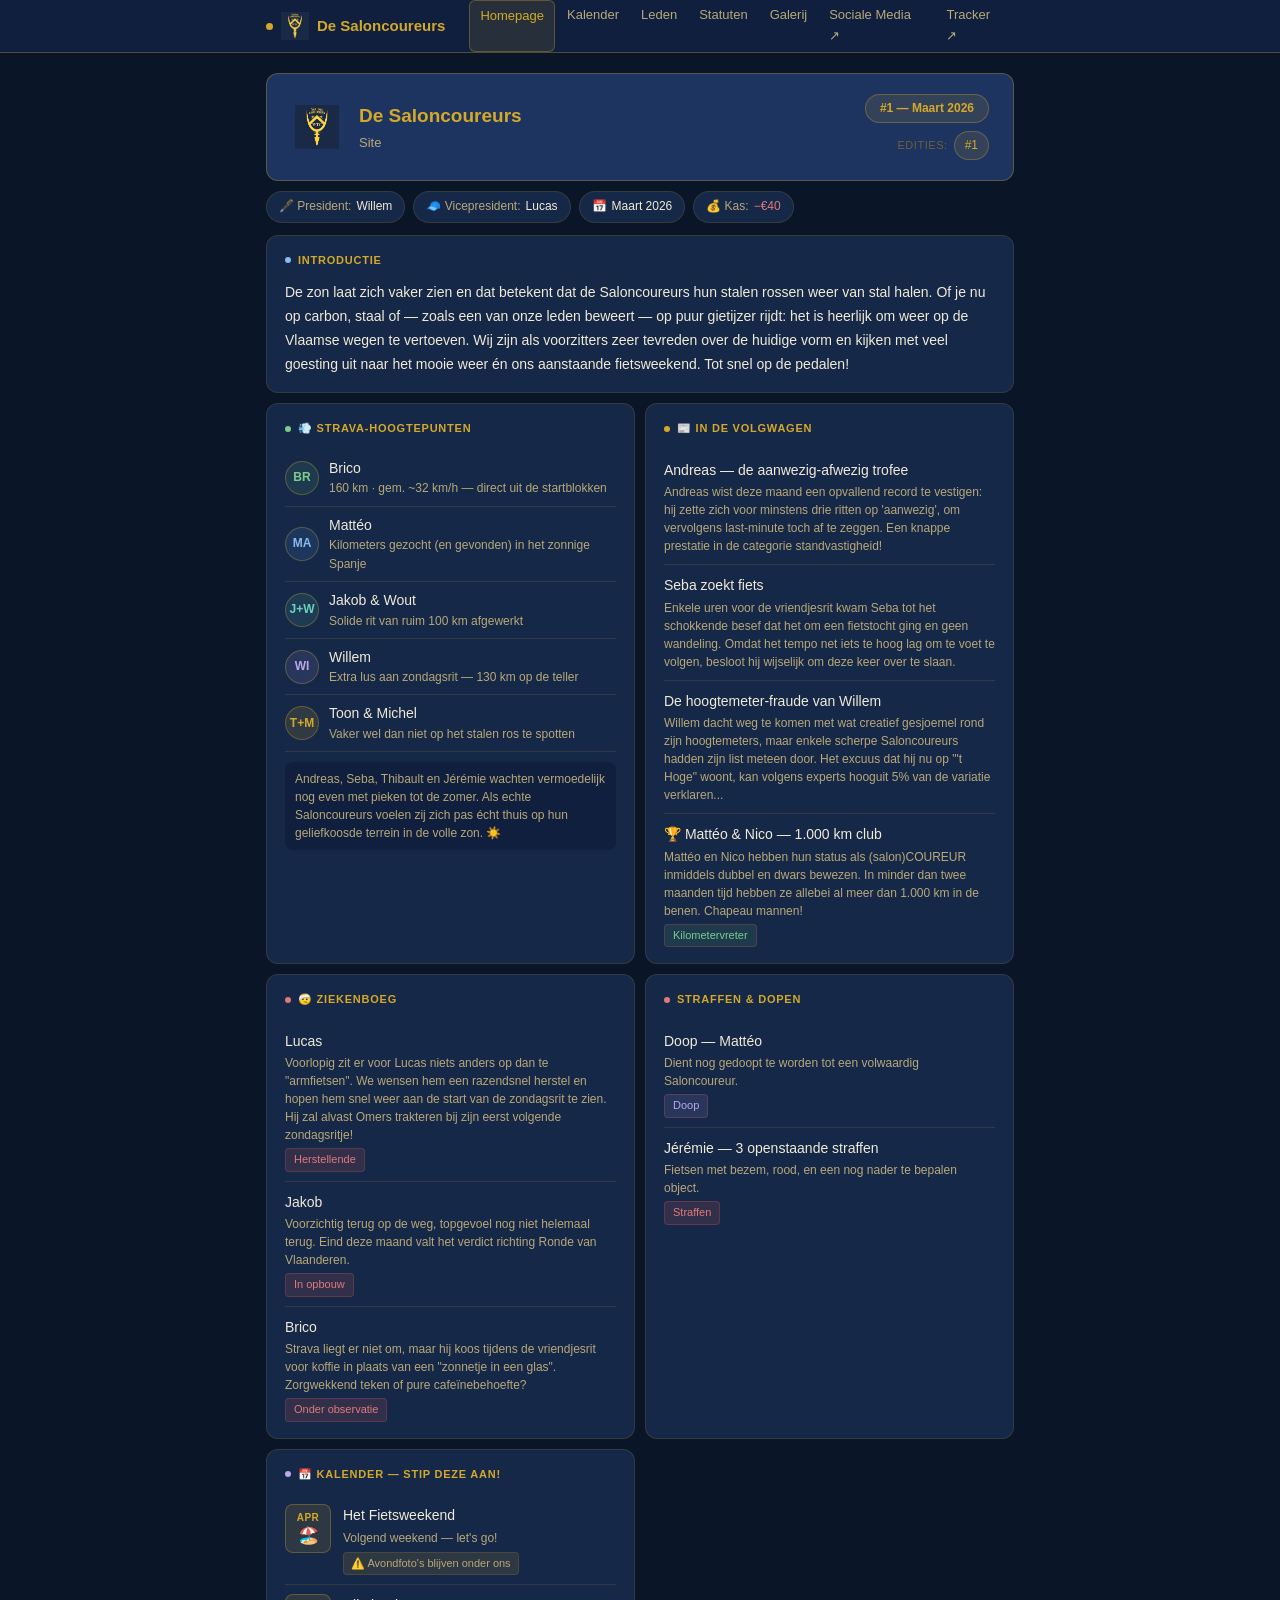
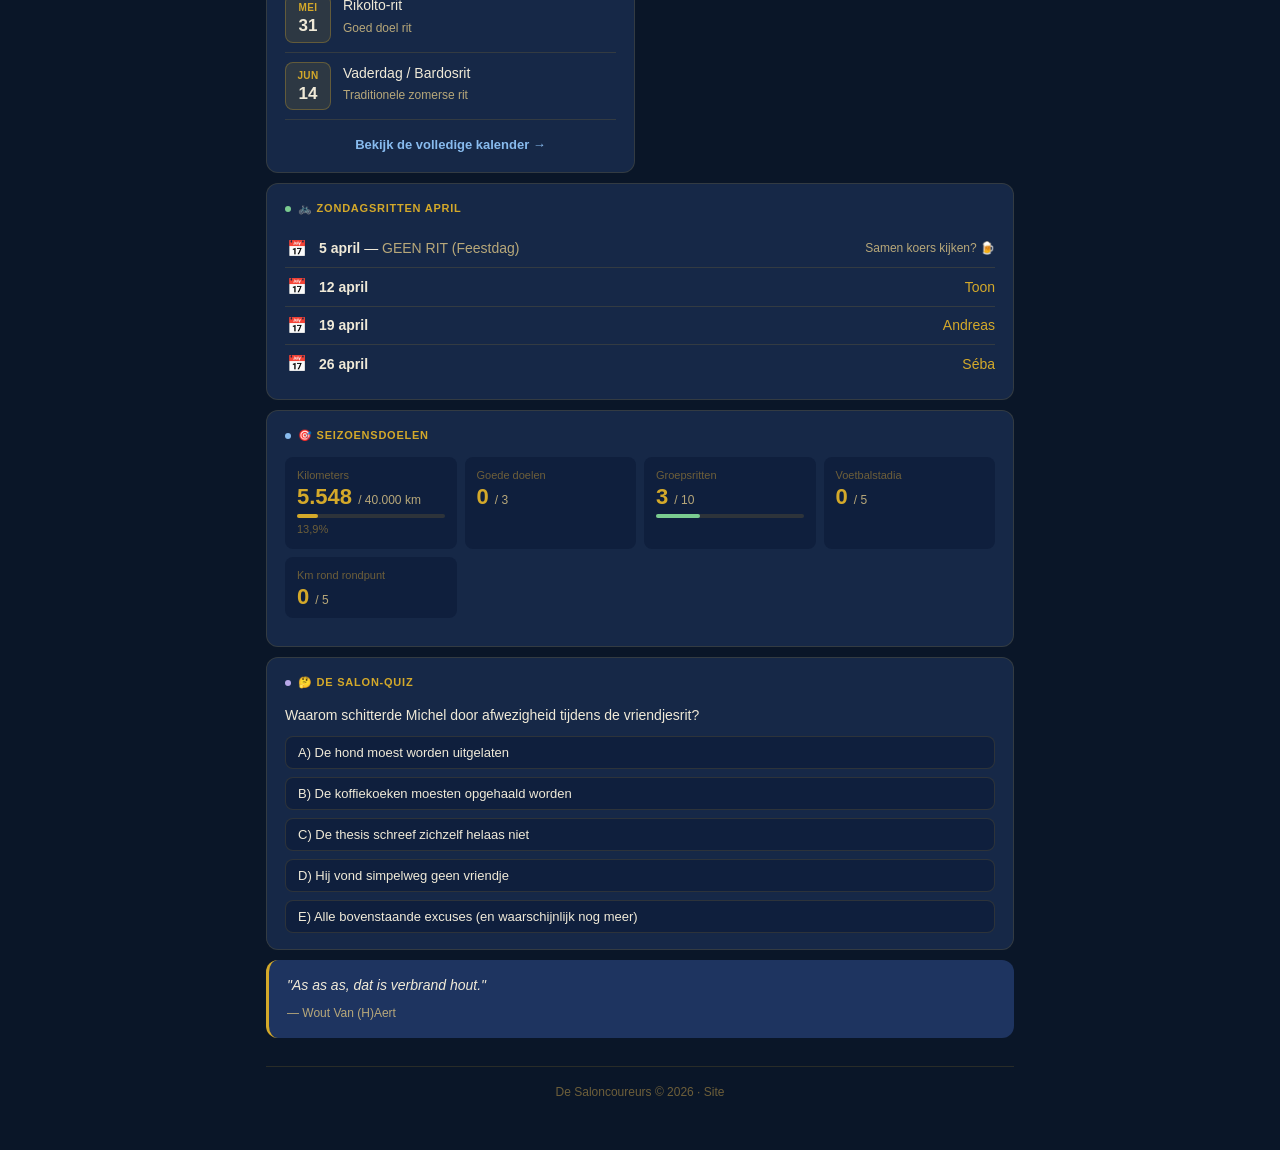
==== commit 2b14f16e: "Update index.html" ====
--- a/index.html
+++ b/index.html
@@ -16,7 +16,7 @@
     </a>
     <div class="nav-links">
       <a href="index.html" class="active">Homepage</a>
-      <a href="leden.html">Leden</a>
+      <a href="kalender.html">Kalender</a> <a href="leden.html">Leden</a>
       <a href="statuten.html">Statuten</a>
       <a href="galerij.html">Galerij</a>
       <a href="https://www.instagram.com/wtcsaloncoureurs/" target="_blank">Sociale Media ↗</a>
@@ -26,7 +26,7 @@
   </div>
   <div class="nav-mobile" id="mobileMenu">
       <a href="index.html" class="active">Homepage</a>
-      <a href="leden.html">Leden</a>
+      <a href="kalender.html">Kalender</a> <a href="leden.html">Leden</a>
       <a href="statuten.html">Statuten</a>
       <a href="galerij.html">Galerij</a>
       <a href="https://www.instagram.com/wtcsaloncoureurs/" target="_blank">Sociale Media ↗</a>
@@ -49,7 +49,6 @@
       <nav class="archive-nav">
         <span class="archive-label">Edities:</span>
         <a href="index.html" class="current">#1</a>
-        <!-- <a href="edities/editie-2.html">#2</a> -->
       </nav>
     </div>
   </header>
@@ -193,6 +192,7 @@
           <div class="ev-sub">Traditionele zomerse rit</div>
         </div>
       </div>
+      <a href="kalender.html" style="display:block;margin-top:15px;text-align:center;font-size:13px;color:var(--blue-fg);text-decoration:none;font-weight:600;">Bekijk de volledige kalender →</a>
     </div>
 
     <div class="card full">
@@ -267,7 +267,19 @@
       <div id="quiz-result" style="display:none;margin-top:15px;padding:12px;border-radius:var(--radius-sm);font-size:14px; line-height: 1.4;"></div>
     </div>
 
-    <script>
+    <div class="full">
+      <div class="quote">
+        <p>"As as as, dat is verbrand hout."</p>
+        <cite>— Wout Van (H)Aert</cite>
+      </div>
+    </div>
+
+  </div>
+
+  <footer class="site-footer">De Saloncoureurs &copy; 2026 · Site</footer>
+</div>
+
+<script>
 function toggleMenu() {
   document.getElementById('mobileMenu').classList.toggle('open');
 }
@@ -276,22 +288,17 @@
   const alleKnoppen = document.querySelectorAll('.quiz-opt');
   const resultaatDiv = document.getElementById('quiz-result');
   
-  // 1. Schakel alle knoppen uit zodat je niet twee keer kunt klikken
   alleKnoppen.forEach(knop => {
     knop.disabled = true;
-    
-    // 2. Markeer het juiste antwoord (E) altijd als groen
     if (knop.getAttribute('data-correct') === 'true') {
       knop.classList.add('correct');
     }
   });
 
-  // 3. Als het gekozen antwoord fout was, maak die specifiek rood
   if (!isCorrect) {
     gekozenKnop.classList.add('wrong');
   }
 
-  // 4. Toon de feedback tekst
   resultaatDiv.style.display = 'block';
   if (isCorrect) {
     resultaatDiv.style.background = '#d4edda';
@@ -306,35 +313,5 @@
   }
 }
 </script>
-
-    <div class="full">
-      <div class="quote">
-        <p>"As as as, dat is verbrand hout."</p>
-        <cite>— Wout Van (H)Aert</cite>
-      </div>
-    </div>
-
-  </div>
-
-  <footer class="site-footer">De Saloncoureurs &copy; 2026 · Site</footer>
-</div>
-
-<script>
-function toggleMenu() {
-  document.getElementById('mobileMenu').classList.toggle('open');
-}
-function antwoord(btn, correct) {
-  document.querySelectorAll('.quiz-opt').forEach(b => {
-    b.disabled = true;
-    b.classList.add(b === btn ? (correct ? 'correct' : 'wrong') : '');
-    if (b.textContent.startsWith('E)')) b.classList.add('correct');
-  });
-  const result = document.getElementById('quiz-result');
-  result.style.display = 'block';
-  result.style.background = correct ? 'var(--green-bg)' : 'var(--red-bg)';
-  result.style.color = correct ? 'var(--green-fg)' : 'var(--red-fg)';
-  result.textContent = correct ? '✓ Juist! Alle excuses zijn van toepassing, en waarschijnlijk nog meer.' : '✗ Bijna… Het correcte antwoord is E — alle bovenstaande excuses.';
-}
-</script>
 </body>
 </html>
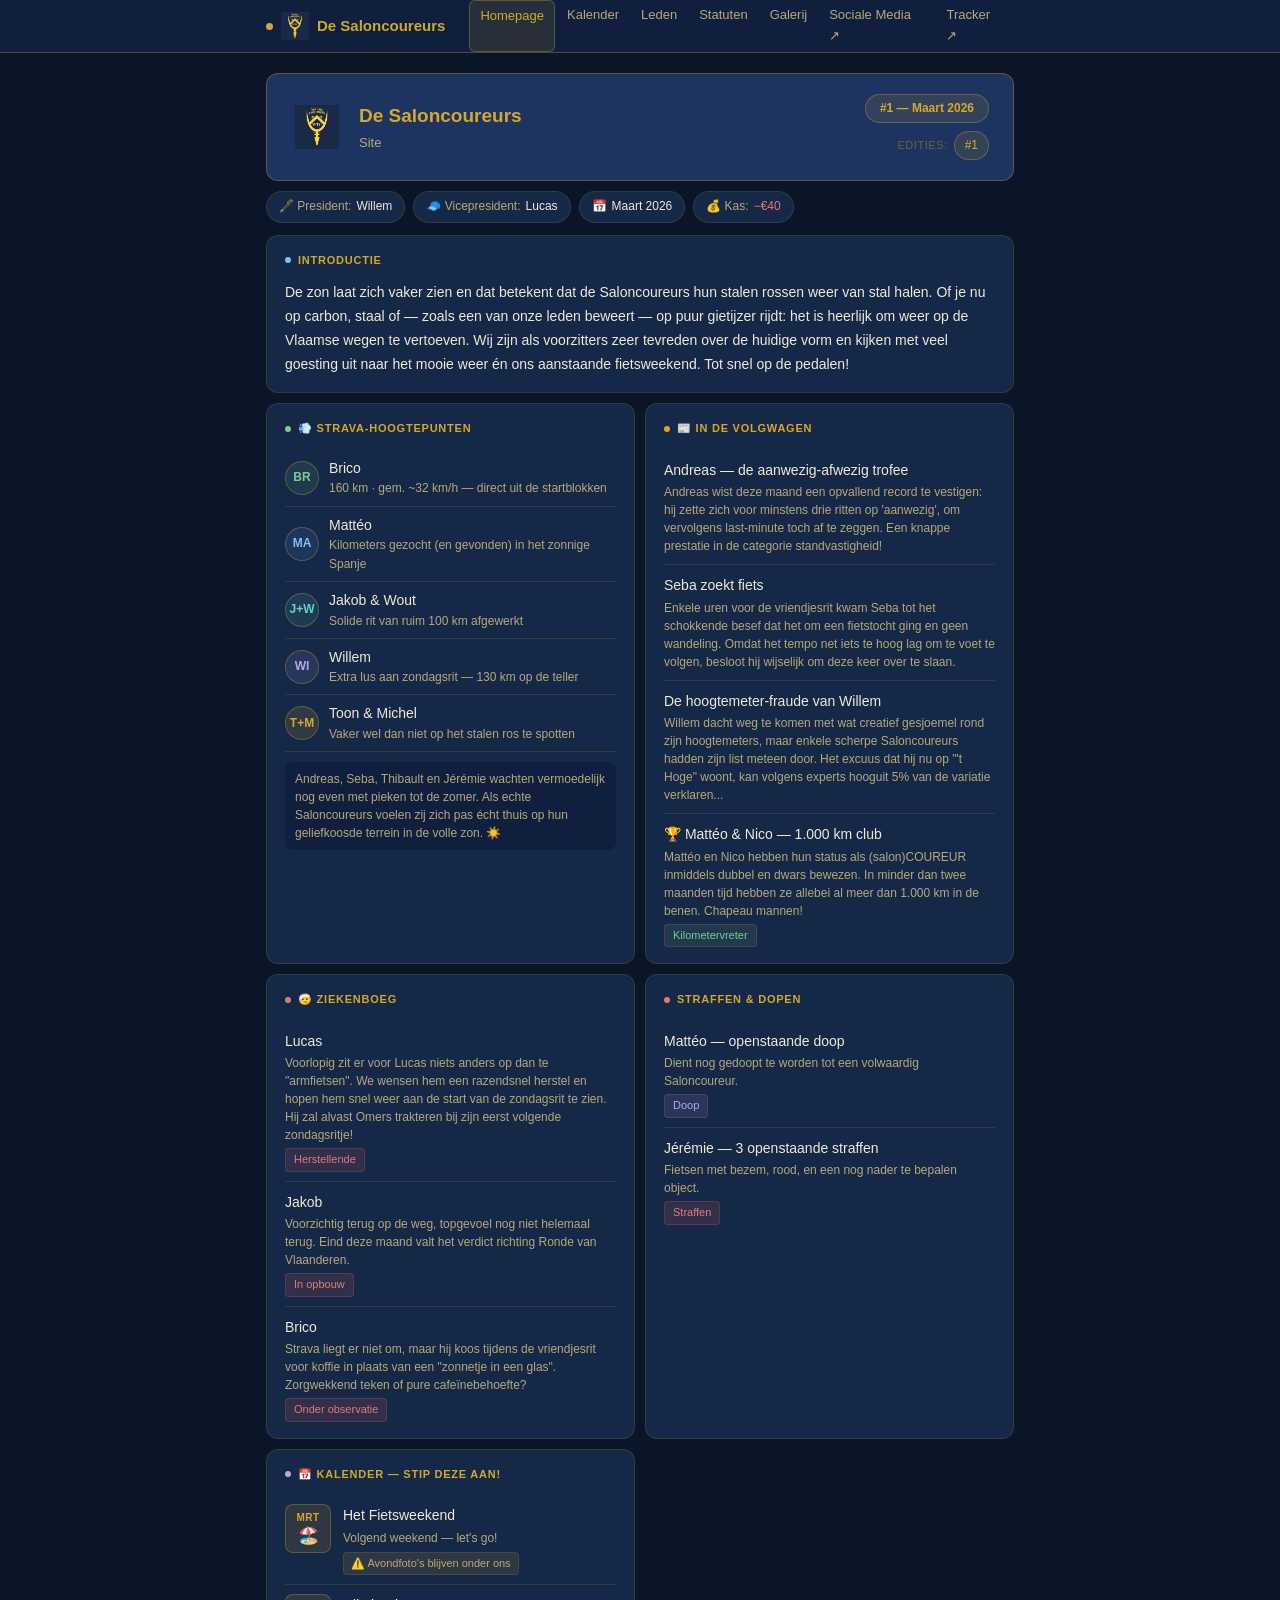
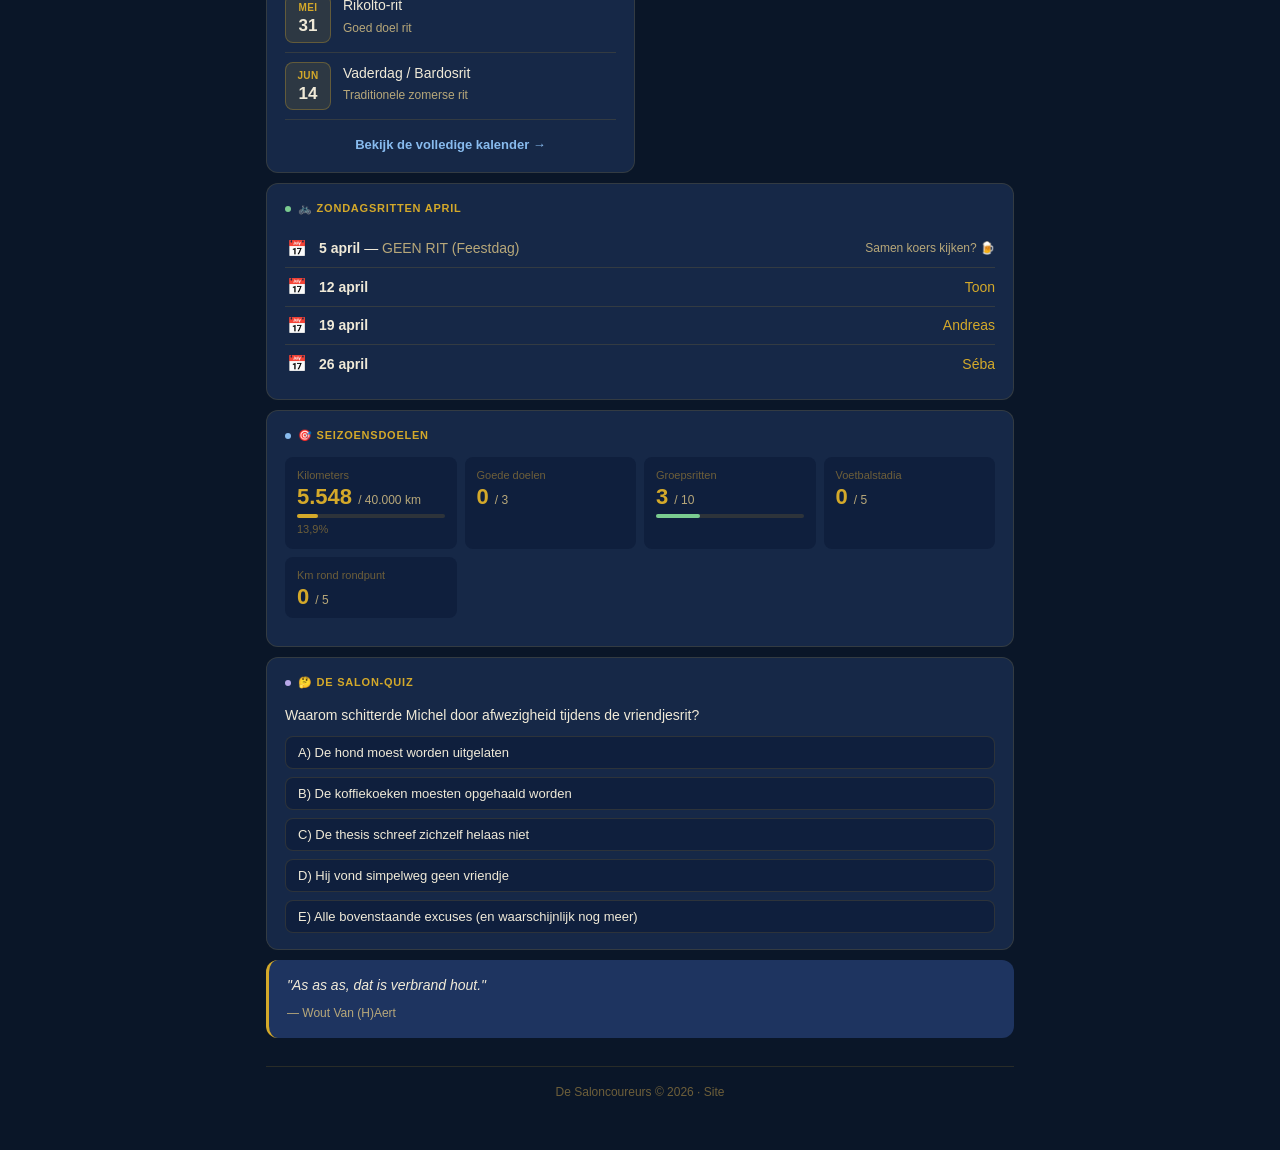
==== commit ef6c7304: "Update index.html" ====
--- a/index.html
+++ b/index.html
@@ -157,7 +157,7 @@
     <div class="card">
       <div class="card-title"><div class="dot dot-red"></div> Straffen & Dopen</div>
       <div class="sanction">
-        <div class="s-name">Doop — Mattéo</div>
+        <div class="s-name">Mattéo — openstaande doop</div>
         <div class="s-desc">Dient nog gedoopt te worden tot een volwaardig Saloncoureur.</div>
         <div class="s-tag" style="background:var(--purple-bg);color:var(--purple-fg)">Doop</div>
       </div>
@@ -171,7 +171,7 @@
     <div class="card">
       <div class="card-title"><div class="dot dot-purple"></div> 📅 Kalender — stip deze aan!</div>
       <div class="event-item">
-        <div class="event-date"><div class="month">apr</div><div class="day">🏖️</div></div>
+        <div class="event-date"><div class="month">mrt</div><div class="day">🏖️</div></div>
         <div class="event-info">
           <div class="ev-title">Het Fietsweekend</div>
           <div class="ev-sub">Volgend weekend — let's go!</div>
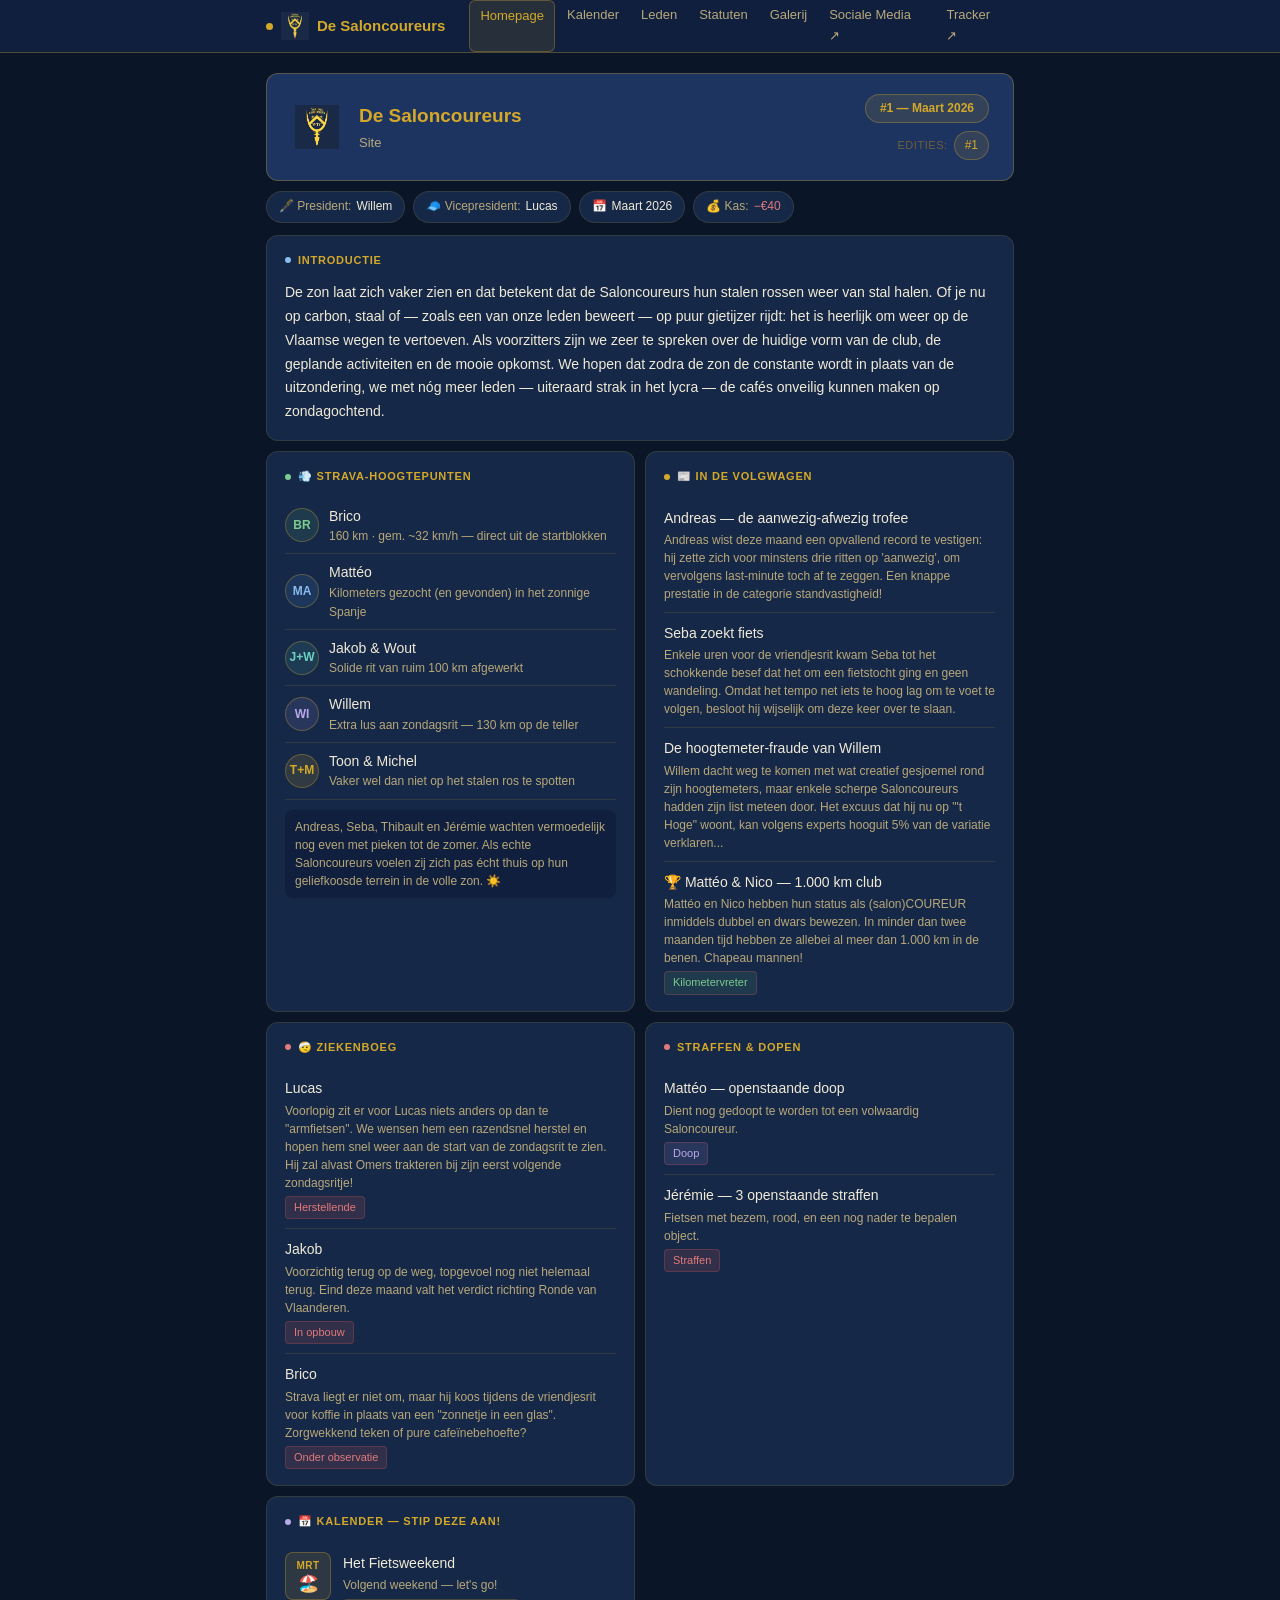
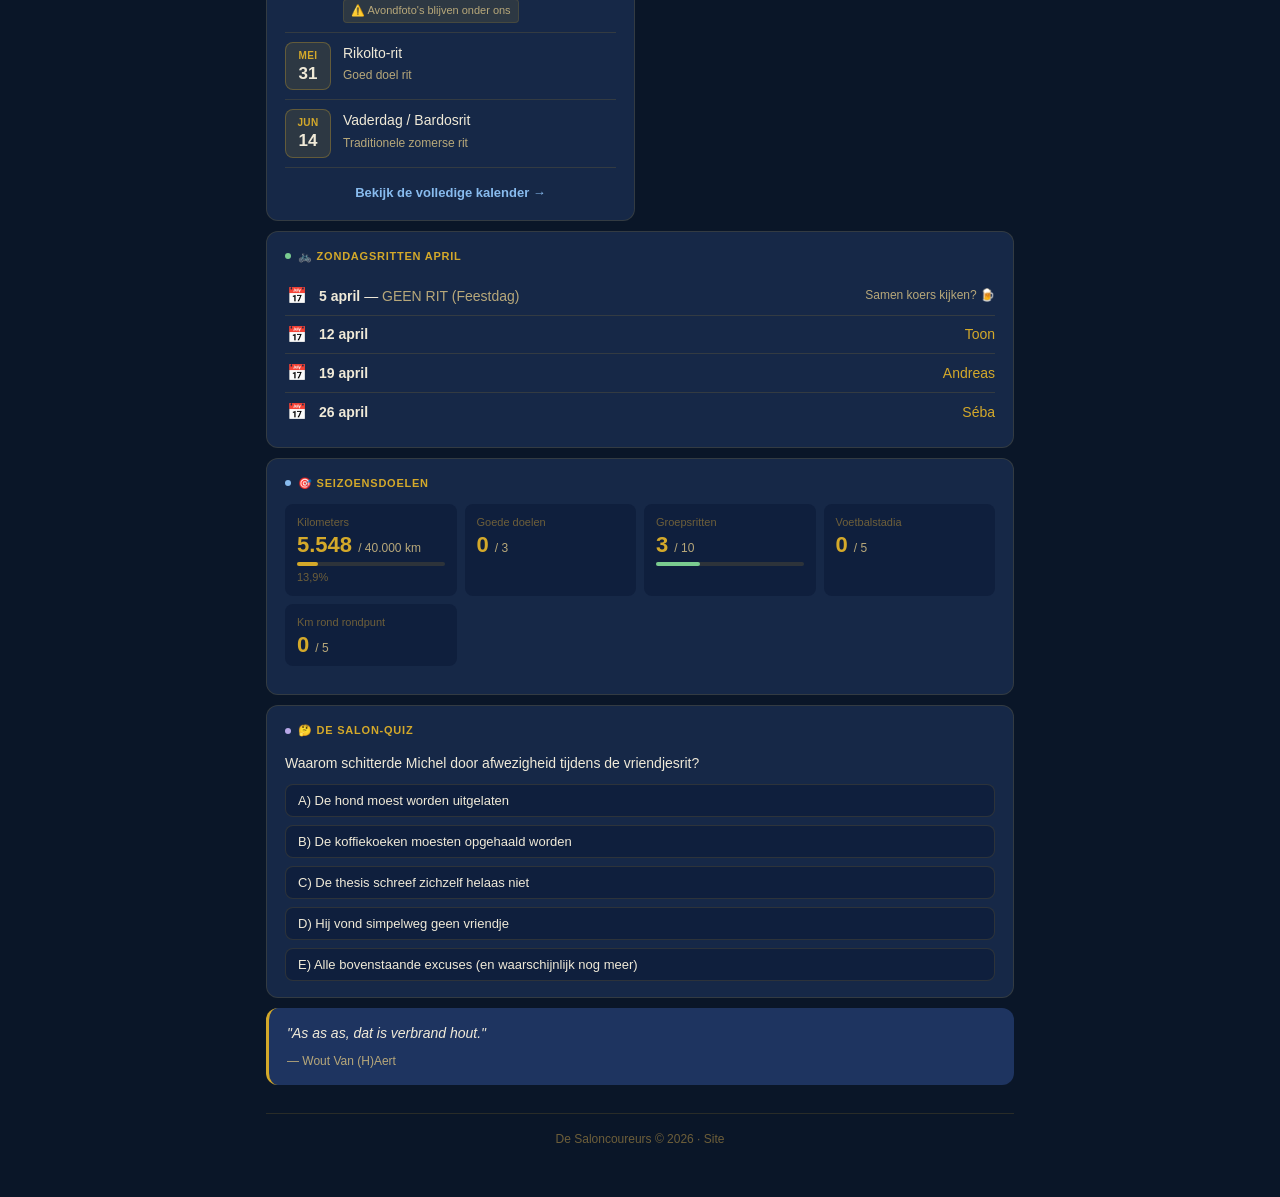
==== commit bf1e9d38: "Update index.html" ====
--- a/index.html
+++ b/index.html
@@ -65,10 +65,7 @@
     <div class="card full">
       <div class="card-title"><div class="dot dot-blue"></div> Introductie</div>
       <p class="welcome-text">
-        De zon laat zich vaker zien en dat betekent dat de Saloncoureurs hun stalen rossen weer van stal halen.
-        Of je nu op carbon, staal of — zoals een van onze leden beweert — op puur gietijzer rijdt: het is heerlijk
-        om weer op de Vlaamse wegen te vertoeven. Wij zijn als voorzitters zeer tevreden over de huidige vorm en
-        kijken met veel goesting uit naar het mooie weer én ons aanstaande fietsweekend. Tot snel op de pedalen!
+De zon laat zich vaker zien en dat betekent dat de Saloncoureurs hun stalen rossen weer van stal halen. Of je nu op carbon, staal of — zoals een van onze leden beweert — op puur gietijzer rijdt: het is heerlijk om weer op de Vlaamse wegen te vertoeven. Als voorzitters zijn we zeer te spreken over de huidige vorm van de club, de geplande activiteiten en de mooie opkomst. We hopen dat zodra de zon de constante wordt in plaats van de uitzondering, we met nóg meer leden — uiteraard strak in het lycra — de cafés onveilig kunnen maken op zondagochtend.
       </p>
     </div>
 
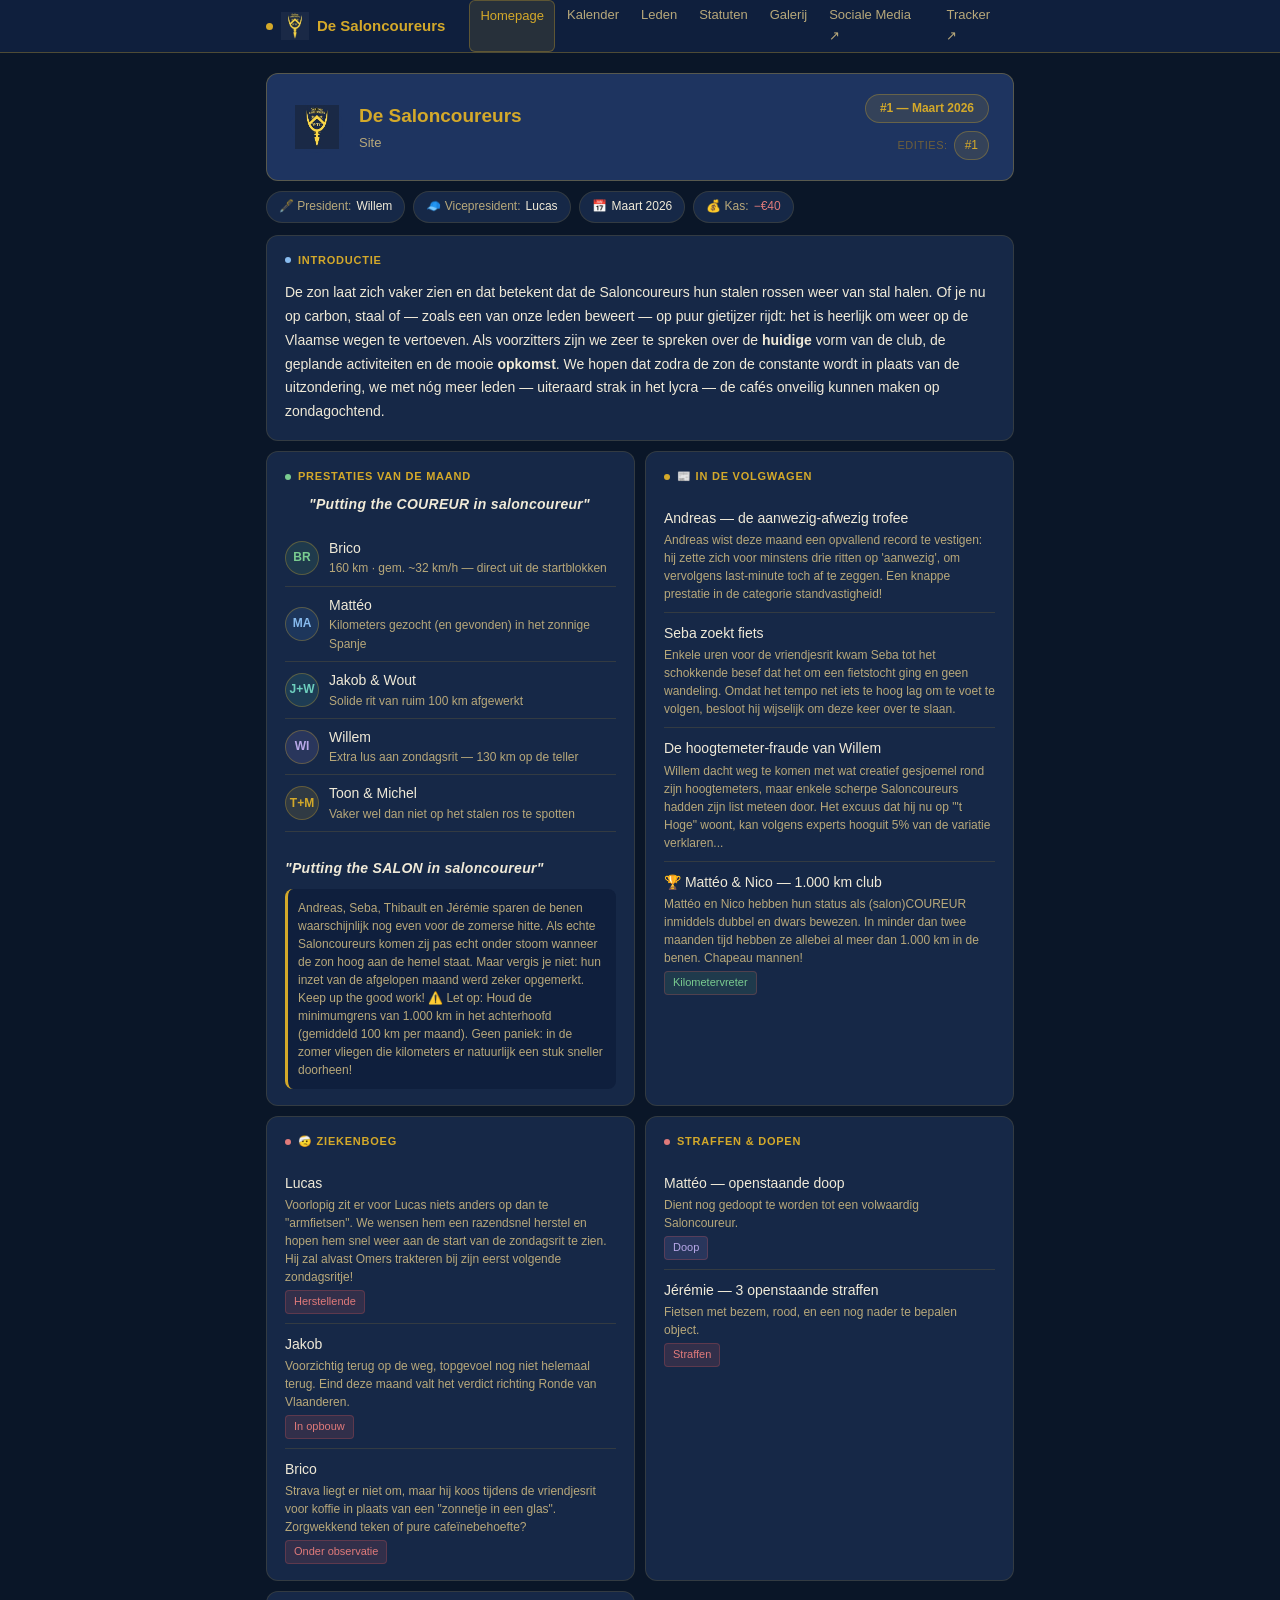
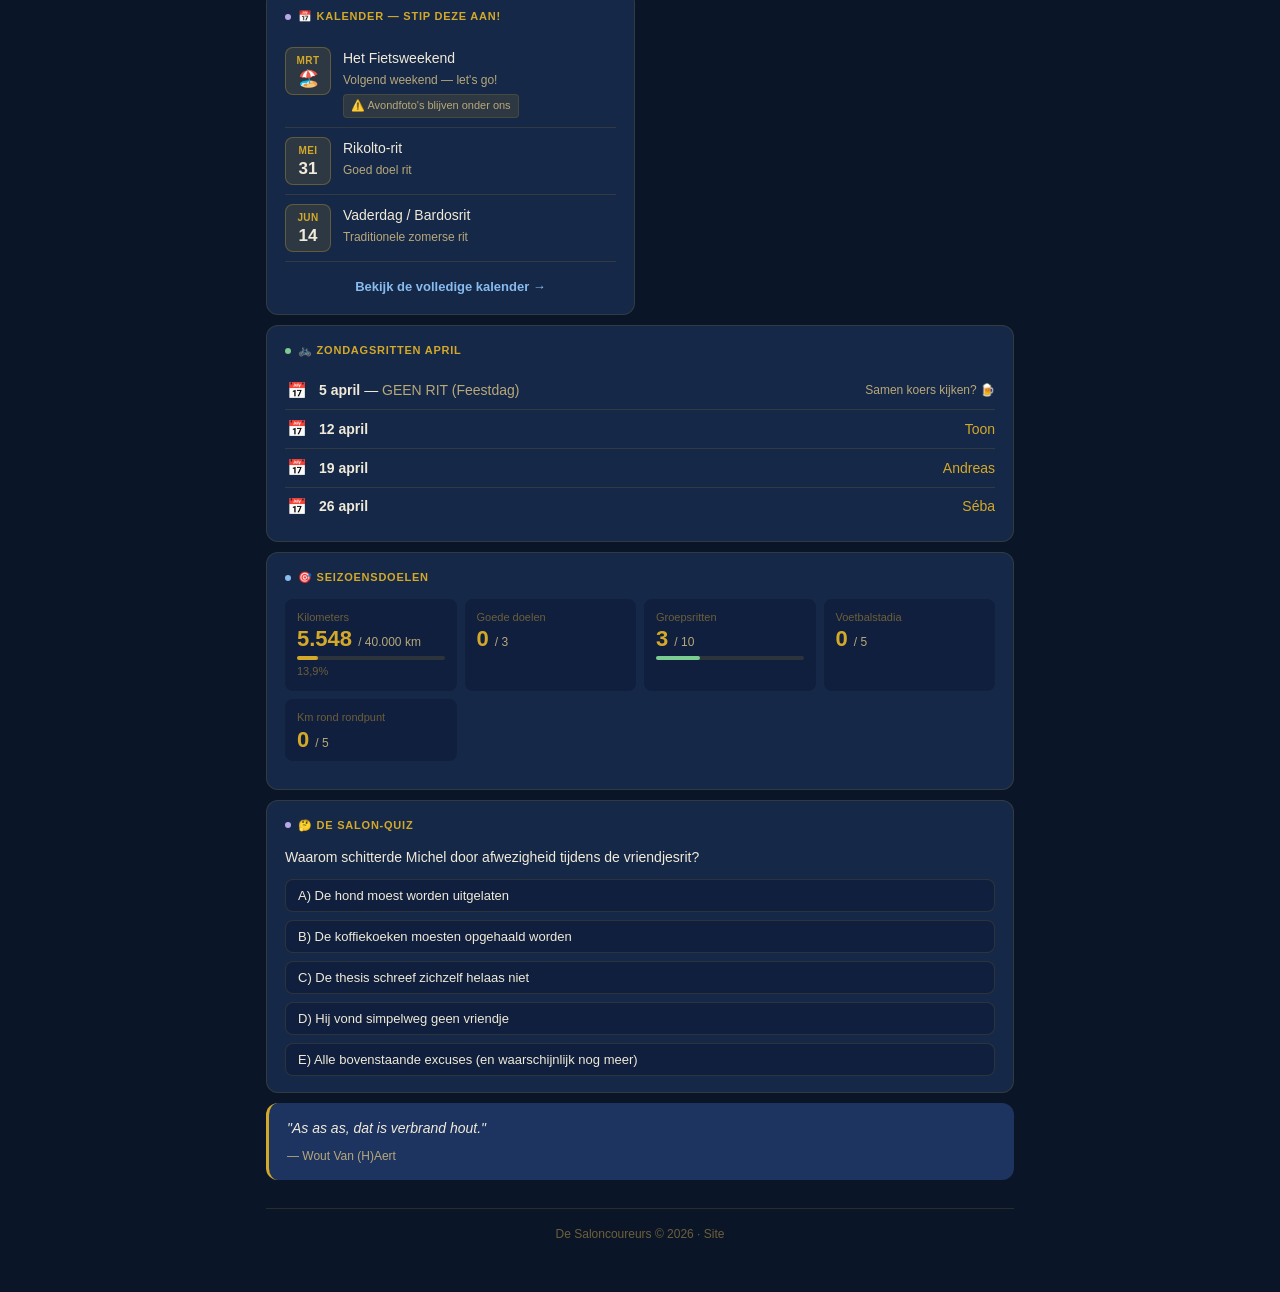
==== commit 04bf7fb8: "Update index.html" ====
--- a/index.html
+++ b/index.html
@@ -65,12 +65,17 @@
     <div class="card full">
       <div class="card-title"><div class="dot dot-blue"></div> Introductie</div>
       <p class="welcome-text">
-De zon laat zich vaker zien en dat betekent dat de Saloncoureurs hun stalen rossen weer van stal halen. Of je nu op carbon, staal of — zoals een van onze leden beweert — op puur gietijzer rijdt: het is heerlijk om weer op de Vlaamse wegen te vertoeven. Als voorzitters zijn we zeer te spreken over de huidige vorm van de club, de geplande activiteiten en de mooie opkomst. We hopen dat zodra de zon de constante wordt in plaats van de uitzondering, we met nóg meer leden — uiteraard strak in het lycra — de cafés onveilig kunnen maken op zondagochtend.
+        De zon laat zich vaker zien en dat betekent dat de Saloncoureurs hun stalen rossen weer van stal halen. Of je nu op carbon, staal of — zoals een van onze leden beweert — op puur gietijzer rijdt: het is heerlijk om weer op de Vlaamse wegen te vertoeven. Als voorzitters zijn we zeer te spreken over de <strong>huidige</strong> vorm van de club, de geplande activiteiten en de mooie <strong>opkomst</strong>. We hopen dat zodra de zon de constante wordt in plaats van de uitzondering, we met nóg meer leden — uiteraard strak in het lycra — de cafés onveilig kunnen maken op zondagochtend.
       </p>
     </div>
 
     <div class="card">
-      <div class="card-title"><div class="dot dot-green"></div> 💨 Strava-hoogtepunten</div>
+      <div class="card-title"><div class="dot dot-green"></div> Prestaties van de maand</div>
+      
+      <div style="font-size: 14px; font-weight: 700; color: var(--text1); margin: -5px 0 15px 24px; font-style: italic; letter-spacing: 0.3px;">
+        "Putting the COUREUR in saloncoureur"
+      </div>
+
       <div class="renner">
         <div class="avatar" style="background:var(--green-bg);color:var(--green-fg)">BR</div>
         <div>
@@ -106,8 +111,15 @@
           <div class="renner-sub">Vaker wel dan niet op het stalen ros te spotten</div>
         </div>
       </div>
-      <div style="margin-top:10px;padding:8px 10px;background:var(--surface2);border-radius:var(--radius-sm);font-size:12px;color:var(--text2);line-height:1.5;">
-        Andreas, Seba, Thibault en Jérémie wachten vermoedelijk nog even met pieken tot de zomer. Als echte Saloncoureurs voelen zij zich pas écht thuis op hun geliefkoosde terrein in de volle zon. ☀️
+
+      <div style="font-size: 14px; font-weight: 700; color: var(--text1); margin: 25px 0 10px 0; font-style: italic; letter-spacing: 0.3px;">
+        "Putting the SALON in saloncoureur"
+      </div>
+
+      <div style="padding:10px; background:var(--surface2); border-radius:var(--radius-sm); font-size:12px; color:var(--text2); line-height:1.5; border-left: 3px solid var(--amber-fg);">
+        Andreas, Seba, Thibault en Jérémie sparen de benen waarschijnlijk nog even voor de zomerse hitte. Als echte Saloncoureurs komen zij pas echt onder stoom wanneer de zon hoog aan de hemel staat. Maar vergis je niet: hun inzet van de afgelopen maand werd zeker opgemerkt. Keep up the good work!
+
+        ⚠️ Let op: Houd de minimumgrens van 1.000 km in het achterhoofd (gemiddeld 100 km per maand). Geen paniek: in de zomer vliegen die kilometers er natuurlijk een stuk sneller doorheen!
       </div>
     </div>
 
